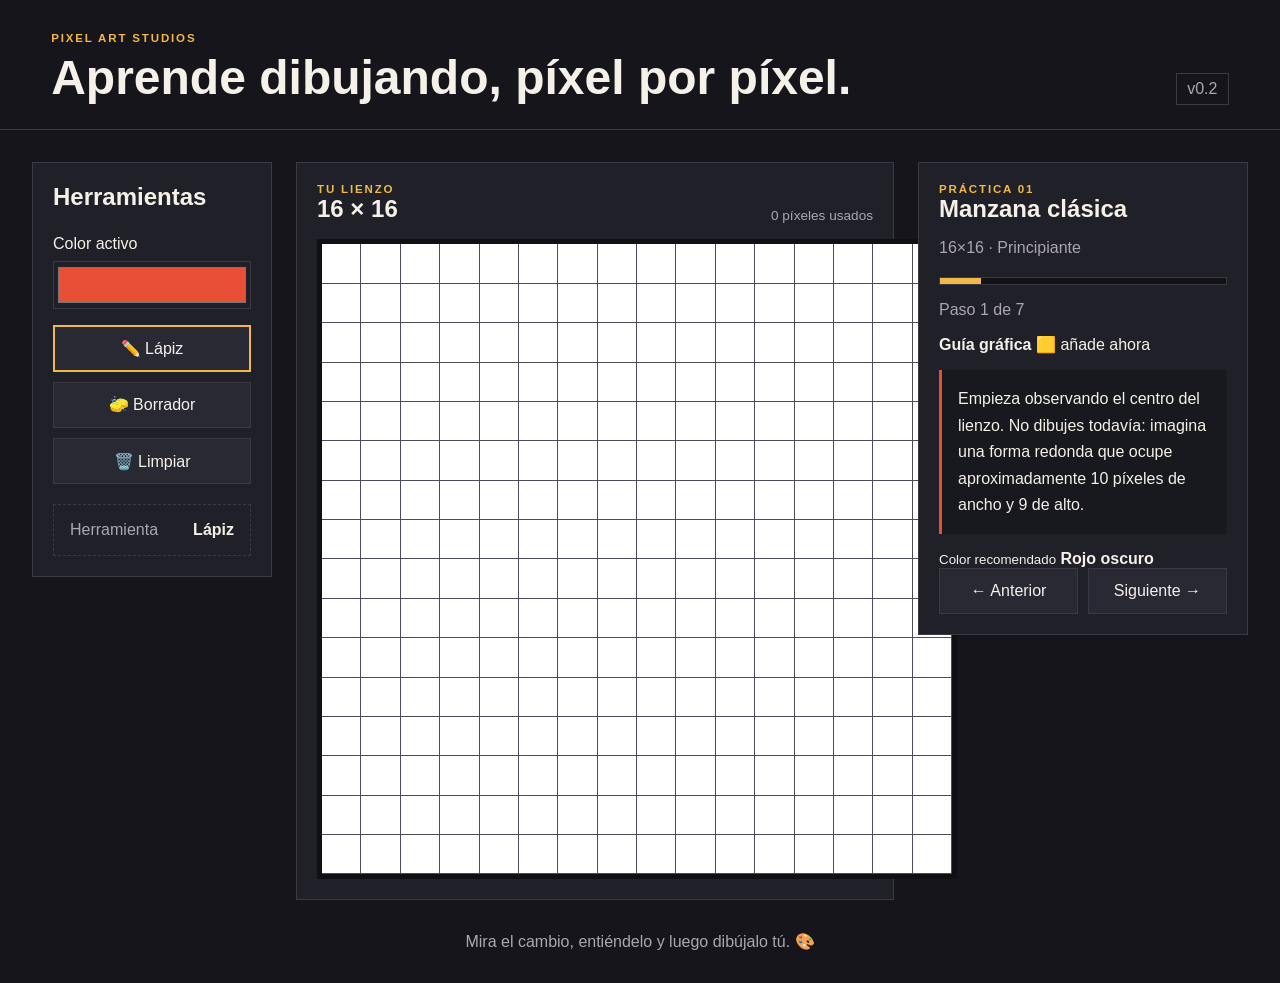
==== index.html @ 763307d2 "feat: add graphical tutorial preview" ====
<!DOCTYPE html>
<html lang="es">
<head>
  <meta charset="UTF-8">
  <meta name="viewport" content="width=device-width, initial-scale=1.0">
  <title>Pixel Art Studios</title>
  <link rel="stylesheet" href="css/styles.css">
</head>
<body>
  <header class="topbar">
    <div>
      <p class="eyebrow">PIXEL ART STUDIOS</p>
      <h1>Aprende dibujando, píxel por píxel.</h1>
    </div>
    <span class="version">v0.2</span>
  </header>

  <main class="studio-layout">
    <section class="panel tools-panel">
      <h2>Herramientas</h2>

      <div class="tool-group">
        <label for="colorPicker">Color activo</label>
        <input id="colorPicker" type="color" value="#e94f37">
      </div>

      <div class="tool-buttons">
        <button id="pencilBtn" class="active" type="button">✏️ Lápiz</button>
        <button id="eraserBtn" type="button">🧽 Borrador</button>
        <button id="clearBtn" type="button">🗑️ Limpiar</button>
      </div>

      <div class="status-card">
        <span>Herramienta</span>
        <strong id="toolStatus">Lápiz</strong>
      </div>
    </section>

    <section class="canvas-panel">
      <div class="canvas-heading">
        <div>
          <p class="eyebrow">TU LIENZO</p>
          <h2>16 × 16</h2>
        </div>
        <span id="paintedPixels">0 píxeles usados</span>
      </div>

      <div id="pixelCanvas" class="pixel-canvas" aria-label="Lienzo de pixel art de 16 por 16"></div>
    </section>

    <aside class="panel tutorial-panel">
      <p class="eyebrow">PRÁCTICA 01</p>
      <h2 id="tutorialTitle">Manzana clásica</h2>
      <p id="tutorialMeta" class="tutorial-meta">16×16 · Principiante</p>

      <div class="progress-wrap">
        <div id="progressBar" class="progress-bar"></div>
      </div>

      <p id="stepCounter" class="step-counter">Paso 1 de 6</p>

      <div class="guide-card">
        <div class="guide-heading">
          <strong>Guía gráfica</strong>
          <span>🟨 añade ahora</span>
        </div>
        <div id="guideCanvas" class="guide-canvas" aria-label="Guía visual del paso actual"></div>
      </div>

      <p id="instruction" class="instruction"></p>

      <div class="color-hint">
        <span id="stepColorSwatch" class="color-swatch"></span>
        <div>
          <small>Color recomendado</small>
          <strong id="stepColorName">Rojo oscuro</strong>
        </div>
      </div>

      <div class="tutorial-actions">
        <button id="prevStep" type="button">← Anterior</button>
        <button id="nextStep" type="button">Siguiente →</button>
      </div>
    </aside>
  </main>

  <footer>
    Mira el cambio, entiéndelo y luego dibújalo tú. 🎨
  </footer>

  <script src="js/tutorials.js"></script>
  <script src="js/canvas.js"></script>
  <script src="js/app.js"></script>
</body>
</html>
---- css/styles.css ----
* {
  box-sizing: border-box;
}

:root {
  --bg: #15151b;
  --panel: #202029;
  --panel-2: #292934;
  --text: #f5f1e8;
  --muted: #aaa7b2;
  --accent: #f2b84b;
  --accent-2: #e94f37;
  --border: #3a3945;
  --pixel-border: #4d4b58;
}

body {
  margin: 0;
  min-height: 100vh;
  background: var(--bg);
  color: var(--text);
  font-family: Arial, Helvetica, sans-serif;
}

button,
input {
  font: inherit;
}

button {
  border: 1px solid var(--border);
  background: var(--panel-2);
  color: var(--text);
  padding: 0.8rem 1rem;
  cursor: pointer;
  transition: transform 0.15s ease, border-color 0.15s ease;
}

button:hover {
  transform: translateY(-1px);
  border-color: var(--accent);
}

button.active {
  border-color: var(--accent);
  box-shadow: inset 0 0 0 1px var(--accent);
}

.topbar {
  display: flex;
  justify-content: space-between;
  gap: 2rem;
  align-items: end;
  padding: 2rem clamp(1rem, 4vw, 4rem) 1.5rem;
  border-bottom: 1px solid var(--border);
}

.topbar h1,
.panel h2,
.canvas-heading h2 {
  margin: 0;
}

.topbar h1 {
  margin-top: 0.4rem;
  font-size: clamp(1.6rem, 4vw, 3rem);
}

.eyebrow {
  margin: 0;
  color: var(--accent);
  letter-spacing: 0.16em;
  font-size: 0.72rem;
  font-weight: 800;
}

.version {
  border: 1px solid var(--border);
  padding: 0.4rem 0.65rem;
  color: var(--muted);
}

.studio-layout {
  width: min(1400px, 100%);
  margin: 0 auto;
  padding: 2rem;
  display: grid;
  grid-template-columns: minmax(190px, 240px) minmax(320px, 1fr) minmax(250px, 330px);
  gap: 1.5rem;
  align-items: start;
}

.panel,
.canvas-panel {
  border: 1px solid var(--border);
  background: var(--panel);
  padding: 1.25rem;
}

.tools-panel,
.tutorial-panel {
  position: sticky;
  top: 1rem;
}

.tool-group {
  margin-top: 1.5rem;
  display: grid;
  gap: 0.5rem;
}

#colorPicker {
  width: 100%;
  height: 48px;
  border: 1px solid var(--border);
  background: transparent;
}

.tool-buttons {
  display: grid;
  gap: 0.6rem;
  margin-top: 1rem;
}

.status-card {
  margin-top: 1.25rem;
  padding: 1rem;
  border: 1px dashed var(--border);
  display: flex;
  justify-content: space-between;
  gap: 1rem;
  color: var(--muted);
}

.status-card strong {
  color: var(--text);
}

.canvas-heading {
  display: flex;
  justify-content: space-between;
  gap: 1rem;
  align-items: end;
  margin-bottom: 1rem;
}

.canvas-heading span {
  color: var(--muted);
  font-size: 0.85rem;
}

.pixel-canvas {
  width: min(70vw, 640px);
  aspect-ratio: 1 / 1;
  display: grid;
  grid-template-columns: repeat(16, 1fr);
  background: #f7f3e9;
  border: 5px solid #0f0f14;
  margin: 0 auto;
  image-rendering: pixelated;
  touch-action: none;
  user-select: none;
}

.pixel {
  background: #ffffff;
  border-right: 1px solid var(--pixel-border);
  border-bottom: 1px solid var(--pixel-border);
}

.tutorial-meta,
.step-counter {
  color: var(--muted);
}

.progress-wrap {
  margin: 1.25rem 0 0.8rem;
  height: 8px;
  background: #111116;
  border: 1px solid var(--border);
}

.progress-bar {
  height: 100%;
  width: 0;
  background: var(--accent);
  transition: width 0.2s ease;
}

.instruction {
  min-height: 150px;
  line-height: 1.65;
  padding: 1rem;
  background: #18181f;
  border-left: 3px solid var(--accent-2);
}

.tutorial-actions {
  display: grid;
  grid-template-columns: 1fr 1fr;
  gap: 0.6rem;
}

footer {
  text-align: center;
  color: var(--muted);
  padding: 0 1rem 2rem;
}

@media (max-width: 980px) {
  .studio-layout {
    grid-template-columns: 1fr;
  }

  .tools-panel,
  .tutorial-panel {
    position: static;
  }

  .pixel-canvas {
    width: min(90vw, 600px);
  }
}
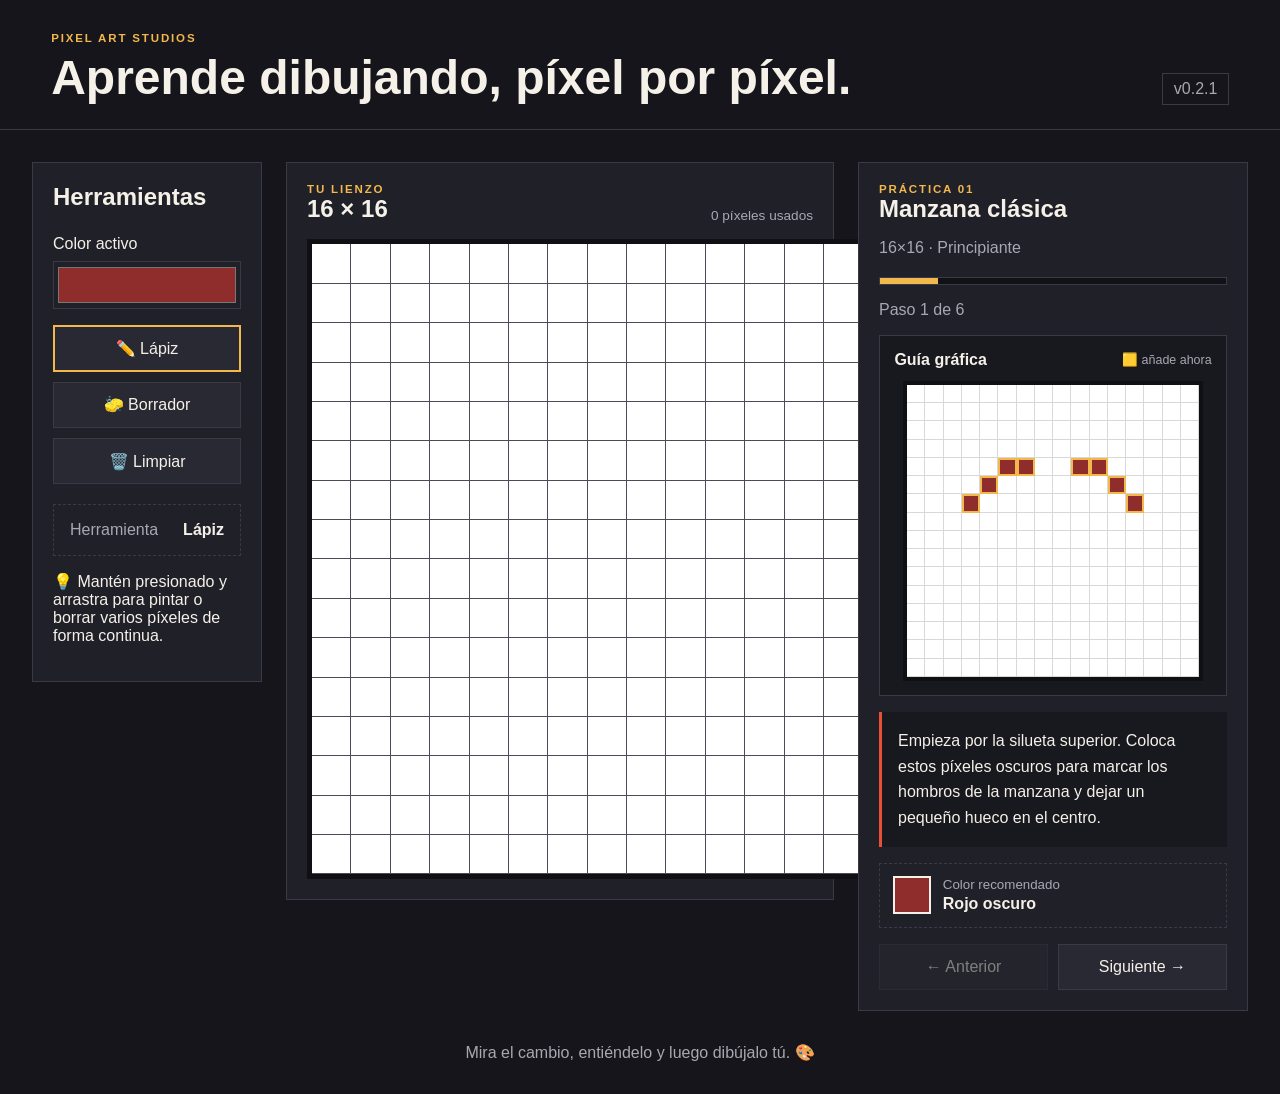
==== commit cab14af5: "Show continuous drawing hint and bump version" ====
--- a/index.html
+++ b/index.html
@@ -12,7 +12,7 @@
       <p class="eyebrow">PIXEL ART STUDIOS</p>
       <h1>Aprende dibujando, píxel por píxel.</h1>
     </div>
-    <span class="version">v0.2</span>
+    <span class="version">v0.2.1</span>
   </header>
 
   <main class="studio-layout">
@@ -34,6 +34,8 @@
         <span>Herramienta</span>
         <strong id="toolStatus">Lápiz</strong>
       </div>
+
+      <p class="tool-tip">💡 Mantén presionado y arrastra para pintar o borrar varios píxeles de forma continua.</p>
     </section>
 
     <section class="canvas-panel">
--- a/css/styles.css
+++ b/css/styles.css
@@ -41,6 +41,12 @@
   border-color: var(--accent);
 }
 
+button:disabled {
+  opacity: 0.45;
+  cursor: not-allowed;
+  transform: none;
+}
+
 button.active {
   border-color: var(--accent);
   box-shadow: inset 0 0 0 1px var(--accent);
@@ -81,11 +87,11 @@
 }
 
 .studio-layout {
-  width: min(1400px, 100%);
+  width: min(1450px, 100%);
   margin: 0 auto;
   padding: 2rem;
   display: grid;
-  grid-template-columns: minmax(190px, 240px) minmax(320px, 1fr) minmax(250px, 330px);
+  grid-template-columns: minmax(190px, 230px) minmax(320px, 1fr) minmax(310px, 390px);
   gap: 1.5rem;
   align-items: start;
 }
@@ -187,14 +193,86 @@
   transition: width 0.2s ease;
 }
 
+.guide-card {
+  margin: 1rem 0;
+  padding: 0.9rem;
+  background: #18181f;
+  border: 1px solid var(--border);
+}
+
+.guide-heading {
+  display: flex;
+  justify-content: space-between;
+  gap: 1rem;
+  align-items: center;
+  margin-bottom: 0.75rem;
+}
+
+.guide-heading span {
+  color: var(--muted);
+  font-size: 0.78rem;
+}
+
+.guide-canvas {
+  width: min(100%, 300px);
+  aspect-ratio: 1 / 1;
+  display: grid;
+  grid-template-columns: repeat(16, 1fr);
+  margin: 0 auto;
+  background: #fff;
+  border: 4px solid #0f0f14;
+  image-rendering: pixelated;
+}
+
+.guide-pixel {
+  border-right: 1px solid #d8d8d8;
+  border-bottom: 1px solid #d8d8d8;
+  position: relative;
+}
+
+.current-step-pixel {
+  outline: 2px solid var(--accent);
+  outline-offset: -2px;
+  z-index: 1;
+  animation: guidePulse 1s steps(2, end) infinite;
+}
+
+@keyframes guidePulse {
+  50% {
+    filter: brightness(1.35);
+  }
+}
+
 .instruction {
-  min-height: 150px;
-  line-height: 1.65;
+  min-height: 115px;
+  line-height: 1.6;
   padding: 1rem;
   background: #18181f;
   border-left: 3px solid var(--accent-2);
 }
 
+.color-hint {
+  display: flex;
+  gap: 0.75rem;
+  align-items: center;
+  padding: 0.8rem;
+  margin-bottom: 1rem;
+  border: 1px dashed var(--border);
+}
+
+.color-hint small {
+  display: block;
+  color: var(--muted);
+  margin-bottom: 0.2rem;
+}
+
+.color-swatch {
+  width: 38px;
+  height: 38px;
+  border: 2px solid #f5f1e8;
+  flex: 0 0 auto;
+}
+
 .tutorial-actions {
   display: grid;
   grid-template-columns: 1fr 1fr;
@@ -207,7 +285,7 @@
   padding: 0 1rem 2rem;
 }
 
-@media (max-width: 980px) {
+@media (max-width: 1050px) {
   .studio-layout {
     grid-template-columns: 1fr;
   }
@@ -220,4 +298,8 @@
   .pixel-canvas {
     width: min(90vw, 600px);
   }
-}
+
+  .guide-canvas {
+    width: min(80vw, 340px);
+  }
+}
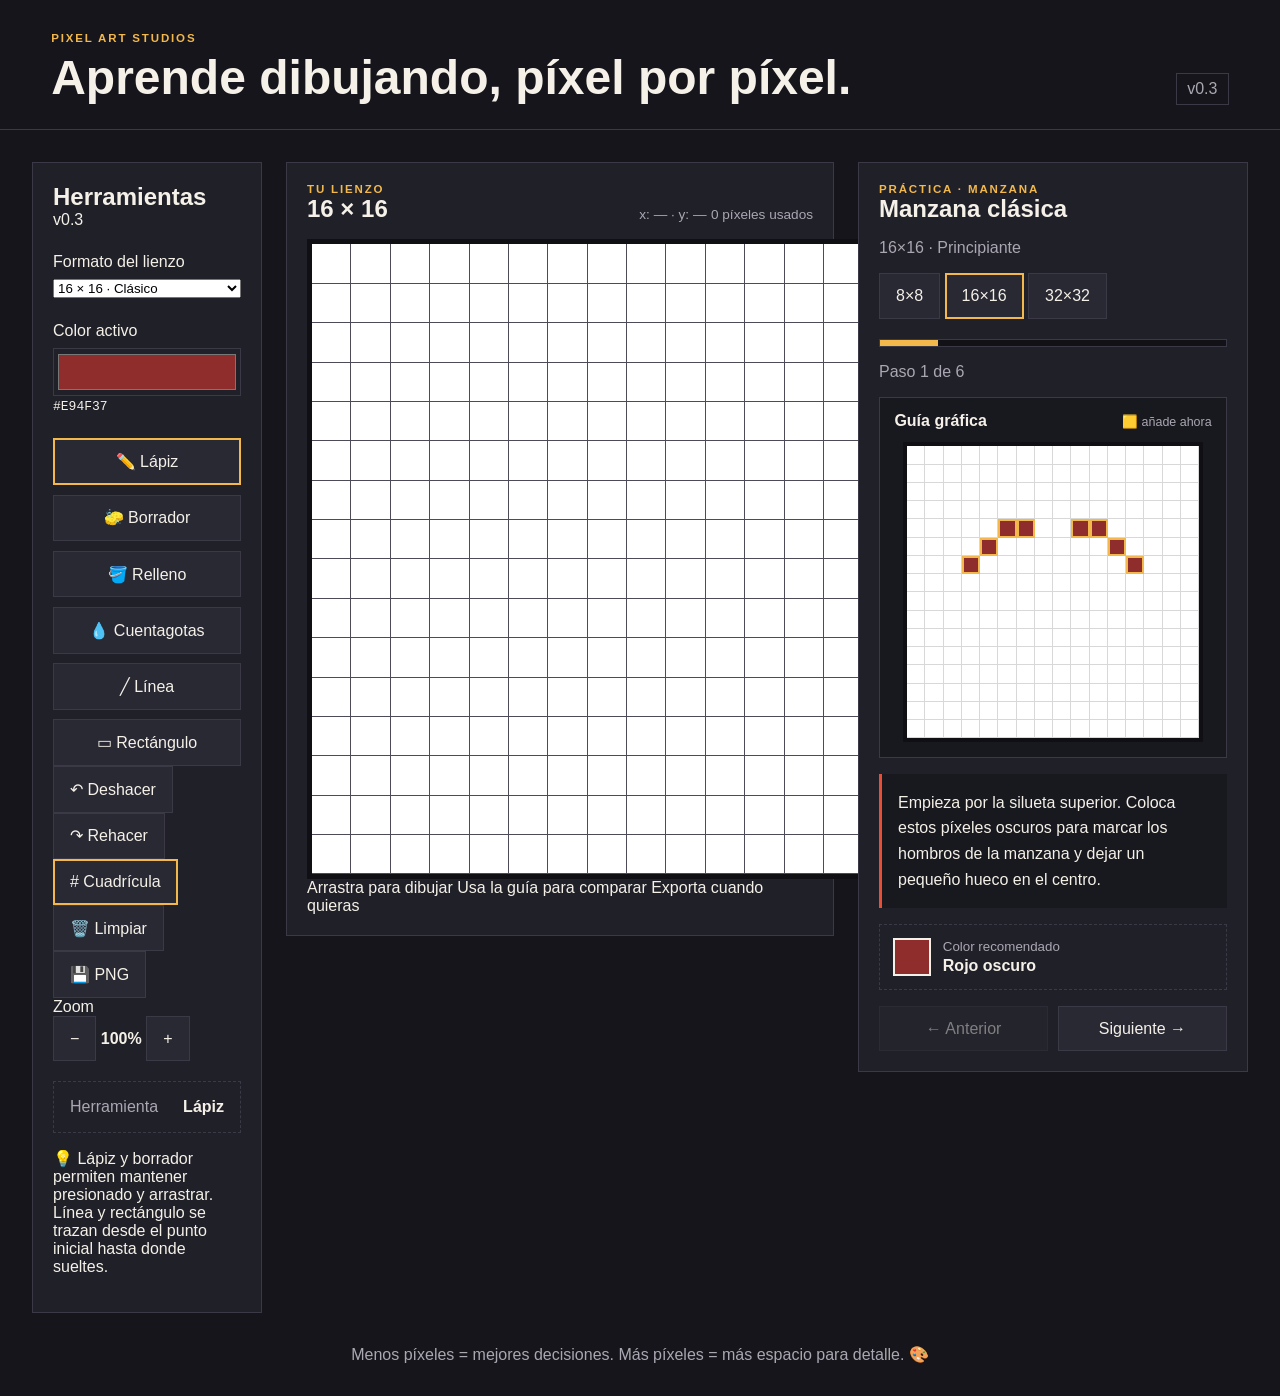
==== commit 53d2f144: "Build v0.3 editor interface and format controls" ====
--- a/index.html
+++ b/index.html
@@ -12,22 +12,61 @@
       <p class="eyebrow">PIXEL ART STUDIOS</p>
       <h1>Aprende dibujando, píxel por píxel.</h1>
     </div>
-    <span class="version">v0.2.1</span>
+    <span class="version">v0.3</span>
   </header>
 
   <main class="studio-layout">
     <section class="panel tools-panel">
-      <h2>Herramientas</h2>
+      <div class="panel-title-row">
+        <h2>Herramientas</h2>
+        <span class="mini-badge">v0.3</span>
+      </div>
+
+      <div class="tool-group">
+        <label for="sizeSelect">Formato del lienzo</label>
+        <select id="sizeSelect">
+          <option value="8">8 × 8 · Mini</option>
+          <option value="16" selected>16 × 16 · Clásico</option>
+          <option value="32">32 × 32 · Detallado</option>
+        </select>
+      </div>
 
       <div class="tool-group">
         <label for="colorPicker">Color activo</label>
-        <input id="colorPicker" type="color" value="#e94f37">
+        <div class="color-picker-row">
+          <input id="colorPicker" type="color" value="#e94f37">
+          <code id="colorHex">#E94F37</code>
+        </div>
+        <div id="quickPalette" class="quick-palette" aria-label="Paleta rápida"></div>
       </div>
 
-      <div class="tool-buttons">
+      <div class="tool-buttons tool-grid">
         <button id="pencilBtn" class="active" type="button">✏️ Lápiz</button>
         <button id="eraserBtn" type="button">🧽 Borrador</button>
+        <button id="fillBtn" type="button">🪣 Relleno</button>
+        <button id="eyedropperBtn" type="button">💧 Cuentagotas</button>
+        <button id="lineBtn" type="button">╱ Línea</button>
+        <button id="rectBtn" type="button">▭ Rectángulo</button>
+      </div>
+
+      <div class="history-actions">
+        <button id="undoBtn" type="button" title="Deshacer">↶ Deshacer</button>
+        <button id="redoBtn" type="button" title="Rehacer">↷ Rehacer</button>
+      </div>
+
+      <div class="utility-actions">
+        <button id="gridBtn" class="active" type="button"># Cuadrícula</button>
         <button id="clearBtn" type="button">🗑️ Limpiar</button>
+        <button id="exportBtn" type="button">💾 PNG</button>
+      </div>
+
+      <div class="zoom-control">
+        <span>Zoom</span>
+        <div>
+          <button id="zoomOutBtn" type="button">−</button>
+          <strong id="zoomLabel">100%</strong>
+          <button id="zoomInBtn" type="button">+</button>
+        </div>
       </div>
 
       <div class="status-card">
@@ -35,31 +74,49 @@
         <strong id="toolStatus">Lápiz</strong>
       </div>
 
-      <p class="tool-tip">💡 Mantén presionado y arrastra para pintar o borrar varios píxeles de forma continua.</p>
+      <p class="tool-tip">💡 Lápiz y borrador permiten mantener presionado y arrastrar. Línea y rectángulo se trazan desde el punto inicial hasta donde sueltes.</p>
     </section>
 
     <section class="canvas-panel">
       <div class="canvas-heading">
         <div>
           <p class="eyebrow">TU LIENZO</p>
-          <h2>16 × 16</h2>
+          <h2 id="canvasSizeLabel">16 × 16</h2>
         </div>
-        <span id="paintedPixels">0 píxeles usados</span>
+        <div class="canvas-stats">
+          <span id="coordinateLabel">x: — · y: —</span>
+          <span id="paintedPixels">0 píxeles usados</span>
+        </div>
       </div>
 
-      <div id="pixelCanvas" class="pixel-canvas" aria-label="Lienzo de pixel art de 16 por 16"></div>
+      <div id="canvasViewport" class="canvas-viewport">
+        <div id="pixelCanvas" class="pixel-canvas" aria-label="Lienzo interactivo de pixel art"></div>
+      </div>
+
+      <div class="canvas-help">
+        <span>Arrastra para dibujar</span>
+        <span>Usa la guía para comparar</span>
+        <span>Exporta cuando quieras</span>
+      </div>
     </section>
 
     <aside class="panel tutorial-panel">
-      <p class="eyebrow">PRÁCTICA 01</p>
+      <p class="eyebrow">PRÁCTICA · MANZANA</p>
       <h2 id="tutorialTitle">Manzana clásica</h2>
       <p id="tutorialMeta" class="tutorial-meta">16×16 · Principiante</p>
+      <p id="formatNote" class="format-note"></p>
+
+      <div class="format-tabs" aria-label="Formatos de práctica">
+        <button class="format-tab" data-size="8" type="button">8×8</button>
+        <button class="format-tab active" data-size="16" type="button">16×16</button>
+        <button class="format-tab" data-size="32" type="button">32×32</button>
+      </div>
 
       <div class="progress-wrap">
         <div id="progressBar" class="progress-bar"></div>
       </div>
 
-      <p id="stepCounter" class="step-counter">Paso 1 de 6</p>
+      <p id="stepCounter" class="step-counter">Paso 1</p>
 
       <div class="guide-card">
         <div class="guide-heading">
@@ -87,7 +144,7 @@
   </main>
 
   <footer>
-    Mira el cambio, entiéndelo y luego dibújalo tú. 🎨
+    Menos píxeles = mejores decisiones. Más píxeles = más espacio para detalle. 🎨
   </footer>
 
   <script src="js/tutorials.js"></script>
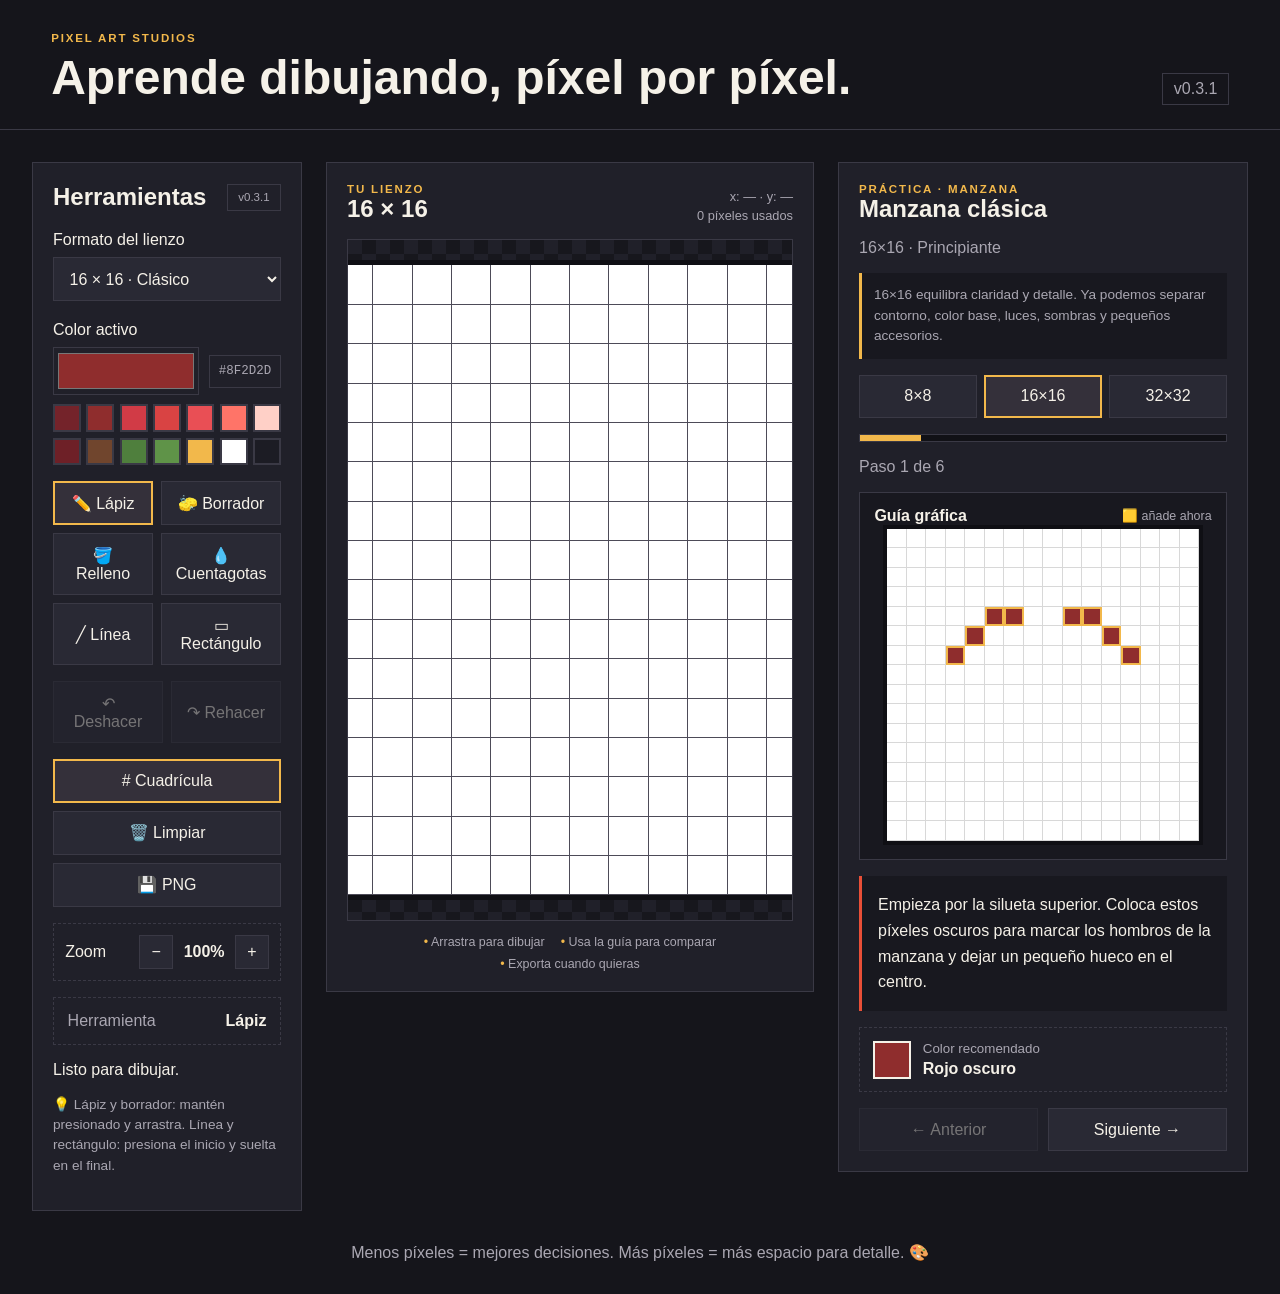
==== commit bdf6829a: "Fix v0.3 tool loading and cache busting" ====
--- a/index.html
+++ b/index.html
@@ -4,7 +4,7 @@
   <meta charset="UTF-8">
   <meta name="viewport" content="width=device-width, initial-scale=1.0">
   <title>Pixel Art Studios</title>
-  <link rel="stylesheet" href="css/styles.css">
+  <link rel="stylesheet" href="css/styles.css?v=0.3.1">
 </head>
 <body>
   <header class="topbar">
@@ -12,14 +12,14 @@
       <p class="eyebrow">PIXEL ART STUDIOS</p>
       <h1>Aprende dibujando, píxel por píxel.</h1>
     </div>
-    <span class="version">v0.3</span>
+    <span class="version">v0.3.1</span>
   </header>
 
   <main class="studio-layout">
     <section class="panel tools-panel">
       <div class="panel-title-row">
         <h2>Herramientas</h2>
-        <span class="mini-badge">v0.3</span>
+        <span class="mini-badge">v0.3.1</span>
       </div>
 
       <div class="tool-group">
@@ -73,8 +73,9 @@
         <span>Herramienta</span>
         <strong id="toolStatus">Lápiz</strong>
       </div>
+      <p id="actionStatus" class="action-status" aria-live="polite">Listo para dibujar.</p>
 
-      <p class="tool-tip">💡 Lápiz y borrador permiten mantener presionado y arrastrar. Línea y rectángulo se trazan desde el punto inicial hasta donde sueltes.</p>
+      <p class="tool-tip">💡 Lápiz y borrador: mantén presionado y arrastra. Línea y rectángulo: presiona el inicio y suelta en el final.</p>
     </section>
 
     <section class="canvas-panel">
@@ -147,8 +148,8 @@
     Menos píxeles = mejores decisiones. Más píxeles = más espacio para detalle. 🎨
   </footer>
 
-  <script src="js/tutorials.js"></script>
-  <script src="js/canvas.js"></script>
-  <script src="js/app.js"></script>
+  <script src="js/tutorials.js?v=0.3.1"></script>
+  <script src="js/canvas.js?v=0.3.1"></script>
+  <script src="js/app.js?v=0.3.1"></script>
 </body>
 </html>
--- a/css/styles.css
+++ b/css/styles.css
@@ -23,26 +23,31 @@
 }
 
 button,
-input {
+input,
+select {
   font: inherit;
 }
 
-button {
+button,
+select {
   border: 1px solid var(--border);
   background: var(--panel-2);
   color: var(--text);
-  padding: 0.8rem 1rem;
+}
+
+button {
+  padding: 0.72rem 0.85rem;
   cursor: pointer;
-  transition: transform 0.15s ease, border-color 0.15s ease;
-}
-
-button:hover {
+  transition: transform 0.15s ease, border-color 0.15s ease, background 0.15s ease;
+}
+
+button:hover:not(:disabled) {
   transform: translateY(-1px);
   border-color: var(--accent);
 }
 
 button:disabled {
-  opacity: 0.45;
+  opacity: 0.4;
   cursor: not-allowed;
   transform: none;
 }
@@ -50,6 +55,12 @@
 button.active {
   border-color: var(--accent);
   box-shadow: inset 0 0 0 1px var(--accent);
+  background: #34303a;
+}
+
+select {
+  width: 100%;
+  padding: 0.72rem;
 }
 
 .topbar {
@@ -80,18 +91,23 @@
   font-weight: 800;
 }
 
-.version {
+.version,
+.mini-badge {
   border: 1px solid var(--border);
   padding: 0.4rem 0.65rem;
   color: var(--muted);
 }
 
+.mini-badge {
+  font-size: 0.72rem;
+}
+
 .studio-layout {
-  width: min(1450px, 100%);
+  width: min(1550px, 100%);
   margin: 0 auto;
   padding: 2rem;
   display: grid;
-  grid-template-columns: minmax(190px, 230px) minmax(320px, 1fr) minmax(310px, 390px);
+  grid-template-columns: minmax(220px, 270px) minmax(360px, 1fr) minmax(320px, 410px);
   gap: 1.5rem;
   align-items: start;
 }
@@ -109,10 +125,28 @@
   top: 1rem;
 }
 
+.panel-title-row,
+.canvas-heading,
+.guide-heading,
+.zoom-control,
+.status-card {
+  display: flex;
+  justify-content: space-between;
+  gap: 1rem;
+  align-items: center;
+}
+
 .tool-group {
-  margin-top: 1.5rem;
-  display: grid;
-  gap: 0.5rem;
+  margin-top: 1.2rem;
+  display: grid;
+  gap: 0.55rem;
+}
+
+.color-picker-row {
+  display: grid;
+  grid-template-columns: 1fr auto;
+  gap: 0.6rem;
+  align-items: center;
 }
 
 #colorPicker {
@@ -122,19 +156,70 @@
   background: transparent;
 }
 
-.tool-buttons {
-  display: grid;
-  gap: 0.6rem;
+#colorHex {
+  padding: 0.55rem;
+  border: 1px solid var(--border);
+  color: var(--muted);
+  font-size: 0.78rem;
+}
+
+.quick-palette {
+  display: grid;
+  grid-template-columns: repeat(7, 1fr);
+  gap: 0.35rem;
+}
+
+.palette-swatch {
+  min-width: 0;
+  aspect-ratio: 1 / 1;
+  padding: 0;
+  border: 2px solid var(--border);
+}
+
+.tool-buttons,
+.history-actions,
+.utility-actions {
   margin-top: 1rem;
 }
 
+.tool-grid {
+  display: grid;
+  grid-template-columns: 1fr 1fr;
+  gap: 0.5rem;
+}
+
+.history-actions {
+  display: grid;
+  grid-template-columns: 1fr 1fr;
+  gap: 0.5rem;
+}
+
+.utility-actions {
+  display: grid;
+  gap: 0.5rem;
+}
+
+.zoom-control {
+  margin-top: 1rem;
+  padding: 0.7rem;
+  border: 1px dashed var(--border);
+}
+
+.zoom-control > div {
+  display: grid;
+  grid-template-columns: auto 62px auto;
+  align-items: center;
+  text-align: center;
+}
+
+.zoom-control button {
+  padding: 0.45rem 0.7rem;
+}
+
 .status-card {
-  margin-top: 1.25rem;
-  padding: 1rem;
+  margin-top: 1rem;
+  padding: 0.85rem;
   border: 1px dashed var(--border);
-  display: flex;
-  justify-content: space-between;
-  gap: 1rem;
   color: var(--muted);
 }
 
@@ -142,30 +227,56 @@
   color: var(--text);
 }
 
+.tool-tip,
+.format-note {
+  line-height: 1.5;
+  color: var(--muted);
+  font-size: 0.85rem;
+}
+
 .canvas-heading {
-  display: flex;
-  justify-content: space-between;
-  gap: 1rem;
   align-items: end;
   margin-bottom: 1rem;
 }
 
-.canvas-heading span {
-  color: var(--muted);
-  font-size: 0.85rem;
+.canvas-stats {
+  display: grid;
+  gap: 0.25rem;
+  text-align: right;
+  color: var(--muted);
+  font-size: 0.8rem;
+}
+
+.canvas-viewport {
+  width: 100%;
+  min-height: 620px;
+  padding: 1.25rem;
+  overflow: auto;
+  display: flex;
+  align-items: center;
+  justify-content: center;
+  background:
+    linear-gradient(45deg, #17171d 25%, transparent 25%),
+    linear-gradient(-45deg, #17171d 25%, transparent 25%),
+    linear-gradient(45deg, transparent 75%, #17171d 75%),
+    linear-gradient(-45deg, transparent 75%, #17171d 75%);
+  background-size: 28px 28px;
+  background-position: 0 0, 0 14px, 14px -14px, -14px 0;
+  border: 1px solid var(--border);
 }
 
 .pixel-canvas {
-  width: min(70vw, 640px);
+  width: 640px;
+  max-width: none;
   aspect-ratio: 1 / 1;
-  display: grid;
-  grid-template-columns: repeat(16, 1fr);
-  background: #f7f3e9;
+  flex: 0 0 auto;
+  display: grid;
+  background: #ffffff;
   border: 5px solid #0f0f14;
-  margin: 0 auto;
   image-rendering: pixelated;
   touch-action: none;
   user-select: none;
+  cursor: crosshair;
 }
 
 .pixel {
@@ -174,13 +285,45 @@
   border-bottom: 1px solid var(--pixel-border);
 }
 
+.pixel-canvas.grid-hidden .pixel {
+  border-color: transparent;
+}
+
+.canvas-help {
+  display: flex;
+  flex-wrap: wrap;
+  justify-content: center;
+  gap: 0.5rem 1rem;
+  margin-top: 0.85rem;
+  color: var(--muted);
+  font-size: 0.78rem;
+}
+
+.canvas-help span::before {
+  content: "• ";
+  color: var(--accent);
+}
+
 .tutorial-meta,
 .step-counter {
   color: var(--muted);
 }
 
+.format-note {
+  padding: 0.75rem;
+  background: #18181f;
+  border-left: 3px solid var(--accent);
+}
+
+.format-tabs {
+  display: grid;
+  grid-template-columns: repeat(3, 1fr);
+  gap: 0.45rem;
+  margin: 1rem 0;
+}
+
 .progress-wrap {
-  margin: 1.25rem 0 0.8rem;
+  margin: 1rem 0 0.8rem;
   height: 8px;
   background: #111116;
   border: 1px solid var(--border);
@@ -200,24 +343,15 @@
   border: 1px solid var(--border);
 }
 
-.guide-heading {
-  display: flex;
-  justify-content: space-between;
-  gap: 1rem;
-  align-items: center;
-  margin-bottom: 0.75rem;
-}
-
 .guide-heading span {
   color: var(--muted);
   font-size: 0.78rem;
 }
 
 .guide-canvas {
-  width: min(100%, 300px);
+  width: min(100%, 320px);
   aspect-ratio: 1 / 1;
   display: grid;
-  grid-template-columns: repeat(16, 1fr);
   margin: 0 auto;
   background: #fff;
   border: 4px solid #0f0f14;
@@ -244,7 +378,7 @@
 }
 
 .instruction {
-  min-height: 115px;
+  min-height: 110px;
   line-height: 1.6;
   padding: 1rem;
   background: #18181f;
@@ -285,9 +419,25 @@
   padding: 0 1rem 2rem;
 }
 
-@media (max-width: 1050px) {
+@media (max-width: 1160px) {
+  .studio-layout {
+    grid-template-columns: minmax(220px, 270px) 1fr;
+  }
+
+  .tutorial-panel {
+    position: static;
+    grid-column: 1 / -1;
+  }
+}
+
+@media (max-width: 780px) {
+  .topbar {
+    align-items: start;
+  }
+
   .studio-layout {
     grid-template-columns: 1fr;
+    padding: 1rem;
   }
 
   .tools-panel,
@@ -295,8 +445,22 @@
     position: static;
   }
 
-  .pixel-canvas {
-    width: min(90vw, 600px);
+  .tutorial-panel {
+    grid-column: auto;
+  }
+
+  .canvas-viewport {
+    min-height: 420px;
+    justify-content: flex-start;
+  }
+
+  .canvas-heading {
+    align-items: start;
+    flex-direction: column;
+  }
+
+  .canvas-stats {
+    text-align: left;
   }
 
   .guide-canvas {
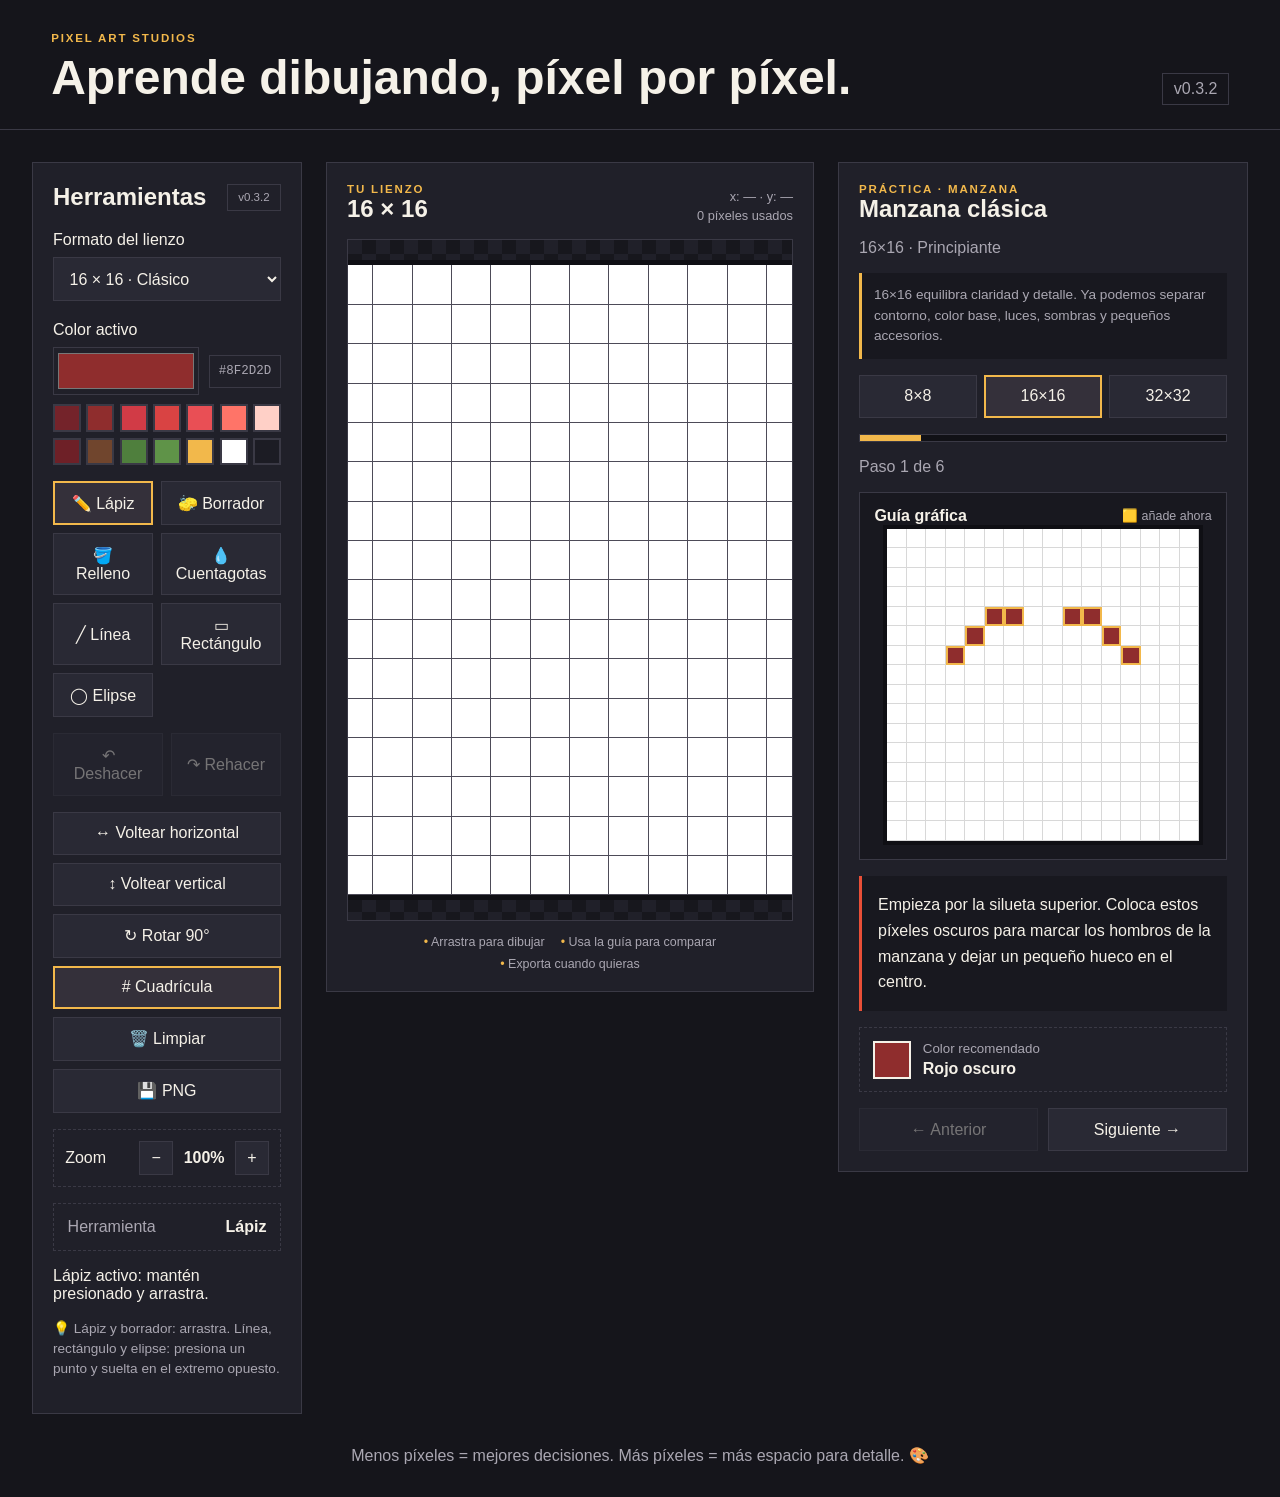
==== commit b8c9e462: "Add v0.3.2 shape and transform controls" ====
--- a/index.html
+++ b/index.html
@@ -4,7 +4,7 @@
   <meta charset="UTF-8">
   <meta name="viewport" content="width=device-width, initial-scale=1.0">
   <title>Pixel Art Studios</title>
-  <link rel="stylesheet" href="css/styles.css?v=0.3.1">
+  <link rel="stylesheet" href="css/styles.css?v=0.3.2">
 </head>
 <body>
   <header class="topbar">
@@ -12,14 +12,14 @@
       <p class="eyebrow">PIXEL ART STUDIOS</p>
       <h1>Aprende dibujando, píxel por píxel.</h1>
     </div>
-    <span class="version">v0.3.1</span>
+    <span class="version">v0.3.2</span>
   </header>
 
   <main class="studio-layout">
     <section class="panel tools-panel">
       <div class="panel-title-row">
         <h2>Herramientas</h2>
-        <span class="mini-badge">v0.3.1</span>
+        <span class="mini-badge">v0.3.2</span>
       </div>
 
       <div class="tool-group">
@@ -47,6 +47,7 @@
         <button id="eyedropperBtn" type="button">💧 Cuentagotas</button>
         <button id="lineBtn" type="button">╱ Línea</button>
         <button id="rectBtn" type="button">▭ Rectángulo</button>
+        <button id="ellipseBtn" type="button">◯ Elipse</button>
       </div>
 
       <div class="history-actions">
@@ -55,6 +56,9 @@
       </div>
 
       <div class="utility-actions">
+        <button id="flipHBtn" type="button">↔ Voltear horizontal</button>
+        <button id="flipVBtn" type="button">↕ Voltear vertical</button>
+        <button id="rotateBtn" type="button">↻ Rotar 90°</button>
         <button id="gridBtn" class="active" type="button"># Cuadrícula</button>
         <button id="clearBtn" type="button">🗑️ Limpiar</button>
         <button id="exportBtn" type="button">💾 PNG</button>
@@ -75,7 +79,7 @@
       </div>
       <p id="actionStatus" class="action-status" aria-live="polite">Listo para dibujar.</p>
 
-      <p class="tool-tip">💡 Lápiz y borrador: mantén presionado y arrastra. Línea y rectángulo: presiona el inicio y suelta en el final.</p>
+      <p class="tool-tip">💡 Lápiz y borrador: arrastra. Línea, rectángulo y elipse: presiona un punto y suelta en el extremo opuesto.</p>
     </section>
 
     <section class="canvas-panel">
@@ -113,17 +117,11 @@
         <button class="format-tab" data-size="32" type="button">32×32</button>
       </div>
 
-      <div class="progress-wrap">
-        <div id="progressBar" class="progress-bar"></div>
-      </div>
-
+      <div class="progress-wrap"><div id="progressBar" class="progress-bar"></div></div>
       <p id="stepCounter" class="step-counter">Paso 1</p>
 
       <div class="guide-card">
-        <div class="guide-heading">
-          <strong>Guía gráfica</strong>
-          <span>🟨 añade ahora</span>
-        </div>
+        <div class="guide-heading"><strong>Guía gráfica</strong><span>🟨 añade ahora</span></div>
         <div id="guideCanvas" class="guide-canvas" aria-label="Guía visual del paso actual"></div>
       </div>
 
@@ -131,10 +129,7 @@
 
       <div class="color-hint">
         <span id="stepColorSwatch" class="color-swatch"></span>
-        <div>
-          <small>Color recomendado</small>
-          <strong id="stepColorName">Rojo oscuro</strong>
-        </div>
+        <div><small>Color recomendado</small><strong id="stepColorName">Rojo oscuro</strong></div>
       </div>
 
       <div class="tutorial-actions">
@@ -144,12 +139,10 @@
     </aside>
   </main>
 
-  <footer>
-    Menos píxeles = mejores decisiones. Más píxeles = más espacio para detalle. 🎨
-  </footer>
+  <footer>Menos píxeles = mejores decisiones. Más píxeles = más espacio para detalle. 🎨</footer>
 
-  <script src="js/tutorials.js?v=0.3.1"></script>
-  <script src="js/canvas.js?v=0.3.1"></script>
-  <script src="js/app.js?v=0.3.1"></script>
+  <script src="js/tutorials.js?v=0.3.2"></script>
+  <script src="js/canvas.js?v=0.3.2"></script>
+  <script src="js/app.js?v=0.3.2"></script>
 </body>
 </html>
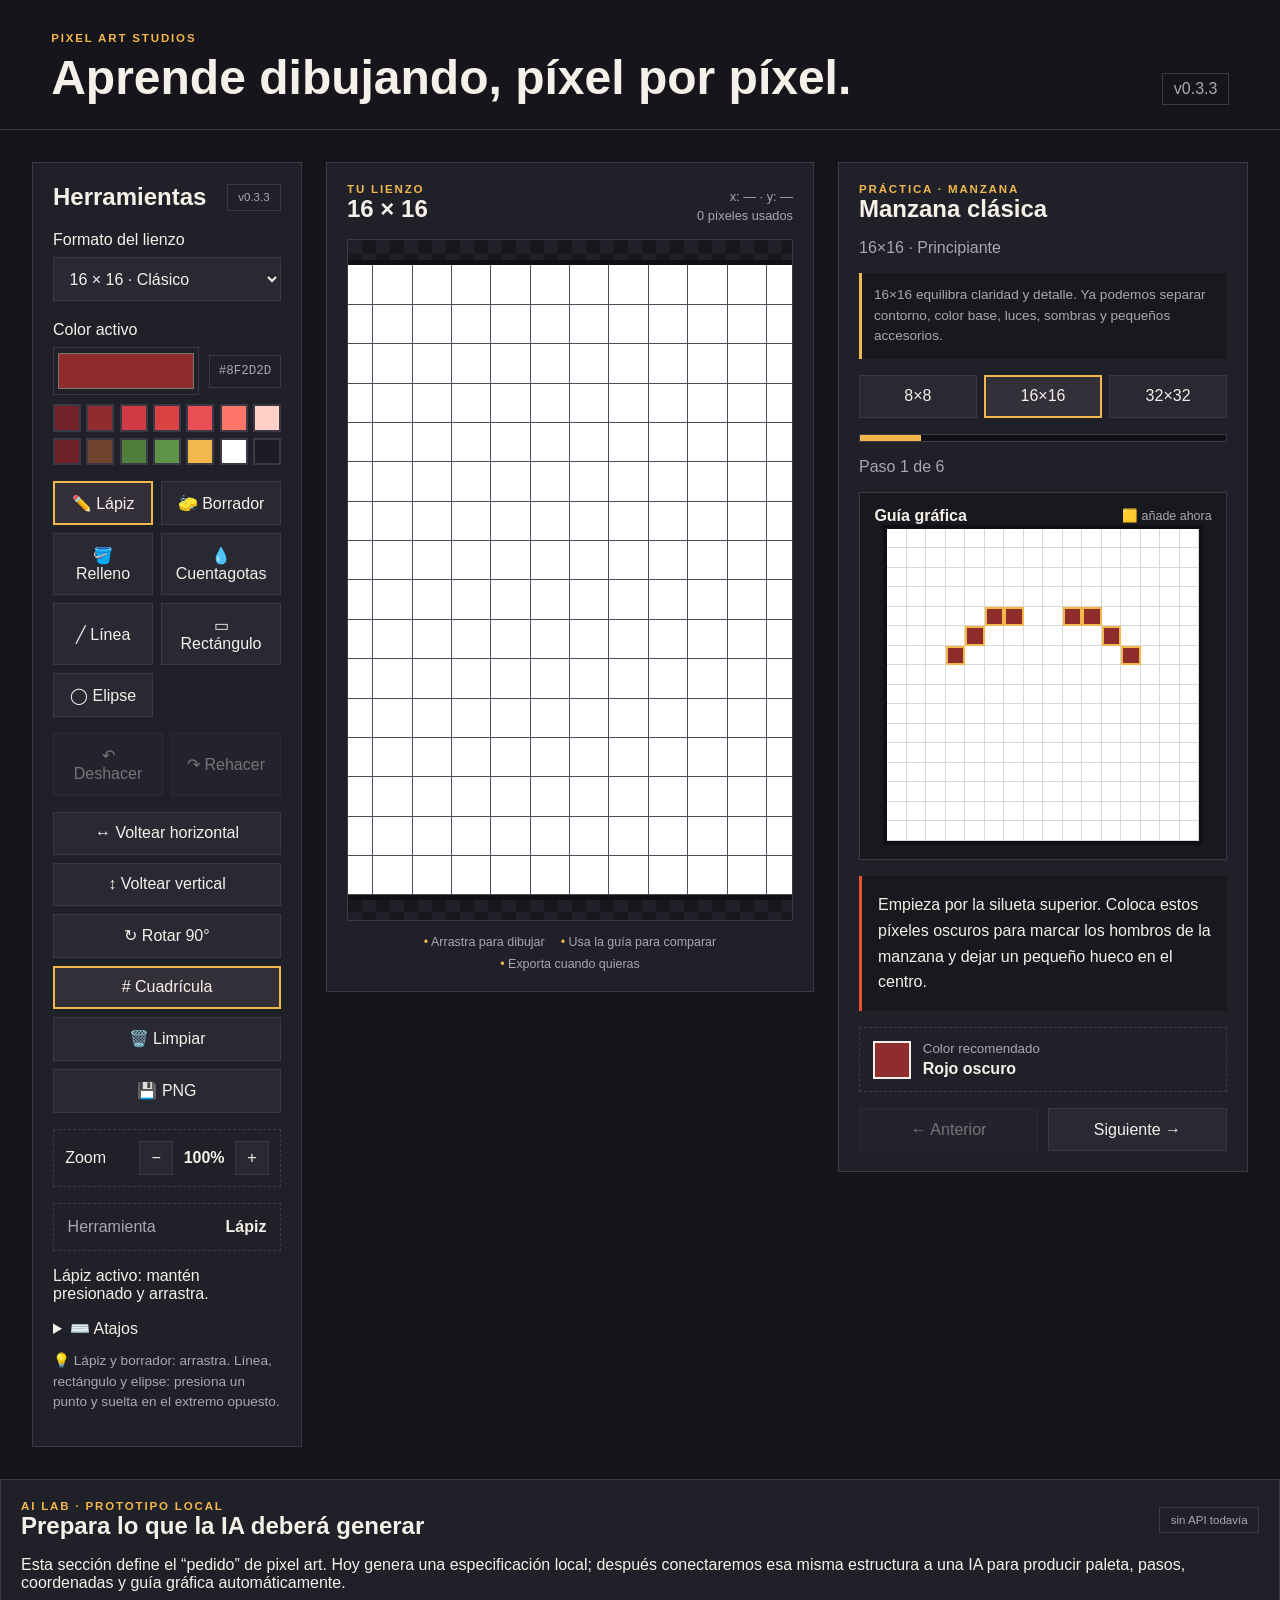
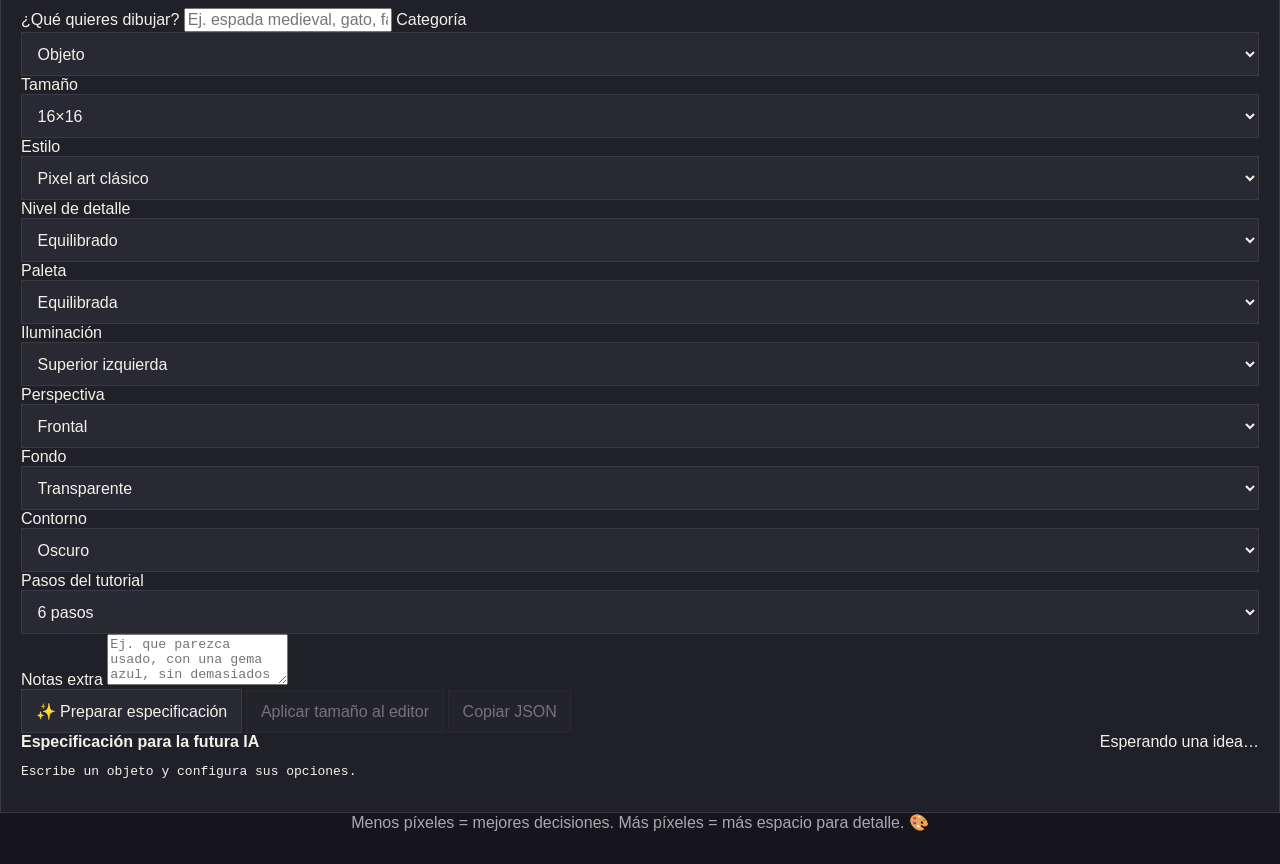
==== commit 275d1e88: "Add AI Lab controls and bump v0.3.3" ====
--- a/index.html
+++ b/index.html
@@ -4,7 +4,7 @@
   <meta charset="UTF-8">
   <meta name="viewport" content="width=device-width, initial-scale=1.0">
   <title>Pixel Art Studios</title>
-  <link rel="stylesheet" href="css/styles.css?v=0.3.2">
+  <link rel="stylesheet" href="css/styles.css?v=0.3.3">
 </head>
 <body>
   <header class="topbar">
@@ -12,14 +12,14 @@
       <p class="eyebrow">PIXEL ART STUDIOS</p>
       <h1>Aprende dibujando, píxel por píxel.</h1>
     </div>
-    <span class="version">v0.3.2</span>
+    <span class="version">v0.3.3</span>
   </header>
 
   <main class="studio-layout">
     <section class="panel tools-panel">
       <div class="panel-title-row">
         <h2>Herramientas</h2>
-        <span class="mini-badge">v0.3.2</span>
+        <span class="mini-badge">v0.3.3</span>
       </div>
 
       <div class="tool-group">
@@ -79,6 +79,12 @@
       </div>
       <p id="actionStatus" class="action-status" aria-live="polite">Listo para dibujar.</p>
 
+      <details class="shortcut-card">
+        <summary>⌨️ Atajos</summary>
+        <p>P lápiz · E borrador · F relleno · I cuentagotas · L línea · R rectángulo · O elipse</p>
+        <p>Ctrl+Z deshacer · Ctrl+Y rehacer</p>
+      </details>
+
       <p class="tool-tip">💡 Lápiz y borrador: arrastra. Línea, rectángulo y elipse: presiona un punto y suelta en el extremo opuesto.</p>
     </section>
 
@@ -139,10 +145,155 @@
     </aside>
   </main>
 
+  <section class="ai-lab-wrap">
+    <div class="panel ai-lab">
+      <div class="panel-title-row">
+        <div>
+          <p class="eyebrow">AI LAB · PROTOTIPO LOCAL</p>
+          <h2>Prepara lo que la IA deberá generar</h2>
+        </div>
+        <span class="mini-badge">sin API todavía</span>
+      </div>
+
+      <p class="ai-intro">Esta sección define el “pedido” de pixel art. Hoy genera una especificación local; después conectaremos esa misma estructura a una IA para producir paleta, pasos, coordenadas y guía gráfica automáticamente.</p>
+
+      <div class="ai-grid">
+        <label>¿Qué quieres dibujar?
+          <input id="aiObject" type="text" placeholder="Ej. espada medieval, gato, farol, árbol RPG">
+        </label>
+
+        <label>Categoría
+          <select id="aiCategory">
+            <option value="item">Objeto</option>
+            <option value="character">Personaje</option>
+            <option value="food">Comida</option>
+            <option value="nature">Naturaleza</option>
+            <option value="building">Edificio</option>
+            <option value="vehicle">Vehículo</option>
+            <option value="creature">Criatura</option>
+            <option value="tile">Tile / escenario</option>
+            <option value="icon">Icono / UI</option>
+          </select>
+        </label>
+
+        <label>Tamaño
+          <select id="aiSize">
+            <option value="8">8×8</option>
+            <option value="16" selected>16×16</option>
+            <option value="32">32×32</option>
+          </select>
+        </label>
+
+        <label>Estilo
+          <select id="aiStyle">
+            <option value="classic">Pixel art clásico</option>
+            <option value="8-bit">8-bit</option>
+            <option value="16-bit">16-bit</option>
+            <option value="rpg">RPG</option>
+            <option value="gameboy">Game Boy</option>
+            <option value="modern">Pixel art moderno</option>
+            <option value="cute">Cute / chibi</option>
+            <option value="dark">Oscuro</option>
+            <option value="isometric">Isométrico</option>
+          </select>
+        </label>
+
+        <label>Nivel de detalle
+          <select id="aiDetail">
+            <option value="minimal">Mínimo</option>
+            <option value="balanced" selected>Equilibrado</option>
+            <option value="detailed">Detallado</option>
+          </select>
+        </label>
+
+        <label>Paleta
+          <select id="aiPalette">
+            <option value="balanced">Equilibrada</option>
+            <option value="warm">Cálida</option>
+            <option value="cold">Fría</option>
+            <option value="natural">Natural</option>
+            <option value="pastel">Pastel</option>
+            <option value="vibrant">Vibrante</option>
+            <option value="metal">Metálica</option>
+            <option value="monochrome">Monocromática</option>
+            <option value="limited">Limitada</option>
+          </select>
+        </label>
+
+        <label>Iluminación
+          <select id="aiLighting">
+            <option value="top-left">Superior izquierda</option>
+            <option value="top-right">Superior derecha</option>
+            <option value="front">Frontal</option>
+            <option value="dramatic">Dramática</option>
+            <option value="flat">Plana / simple</option>
+          </select>
+        </label>
+
+        <label>Perspectiva
+          <select id="aiPerspective">
+            <option value="front">Frontal</option>
+            <option value="side">Lateral</option>
+            <option value="diagonal">Diagonal</option>
+            <option value="three-quarter">3/4</option>
+            <option value="top-down">Desde arriba</option>
+            <option value="isometric">Isométrica</option>
+          </select>
+        </label>
+
+        <label>Fondo
+          <select id="aiBackground">
+            <option value="transparent">Transparente</option>
+            <option value="white">Blanco</option>
+            <option value="solid">Color sólido</option>
+            <option value="scene">Escena simple</option>
+          </select>
+        </label>
+
+        <label>Contorno
+          <select id="aiOutline">
+            <option value="dark">Oscuro</option>
+            <option value="colored">Coloreado</option>
+            <option value="none">Sin contorno</option>
+            <option value="mixed">Mixto</option>
+          </select>
+        </label>
+
+        <label>Pasos del tutorial
+          <select id="aiSteps">
+            <option value="4">4 pasos</option>
+            <option value="6" selected>6 pasos</option>
+            <option value="8">8 pasos</option>
+            <option value="10">10 pasos</option>
+          </select>
+        </label>
+
+        <label class="ai-wide">Notas extra
+          <textarea id="aiNotes" rows="3" placeholder="Ej. que parezca usado, con una gema azul, sin demasiados colores..."></textarea>
+        </label>
+      </div>
+
+      <div class="ai-actions">
+        <button id="aiGenerateBtn" type="button">✨ Preparar especificación</button>
+        <button id="aiApplyBtn" type="button" disabled>Aplicar tamaño al editor</button>
+        <button id="aiCopyBtn" type="button" disabled>Copiar JSON</button>
+      </div>
+
+      <div class="ai-result">
+        <div class="panel-title-row">
+          <strong>Especificación para la futura IA</strong>
+          <span id="aiState">Esperando una idea…</span>
+        </div>
+        <pre id="aiOutput">Escribe un objeto y configura sus opciones.</pre>
+      </div>
+    </div>
+  </section>
+
   <footer>Menos píxeles = mejores decisiones. Más píxeles = más espacio para detalle. 🎨</footer>
 
-  <script src="js/tutorials.js?v=0.3.2"></script>
-  <script src="js/canvas.js?v=0.3.2"></script>
-  <script src="js/app.js?v=0.3.2"></script>
+  <script src="js/tutorials.js?v=0.3.3"></script>
+  <script src="js/canvas.js?v=0.3.3"></script>
+  <script src="js/app.js?v=0.3.3"></script>
+  <script src="js/ai-prep.js?v=0.3.3"></script>
 </body>
 </html>
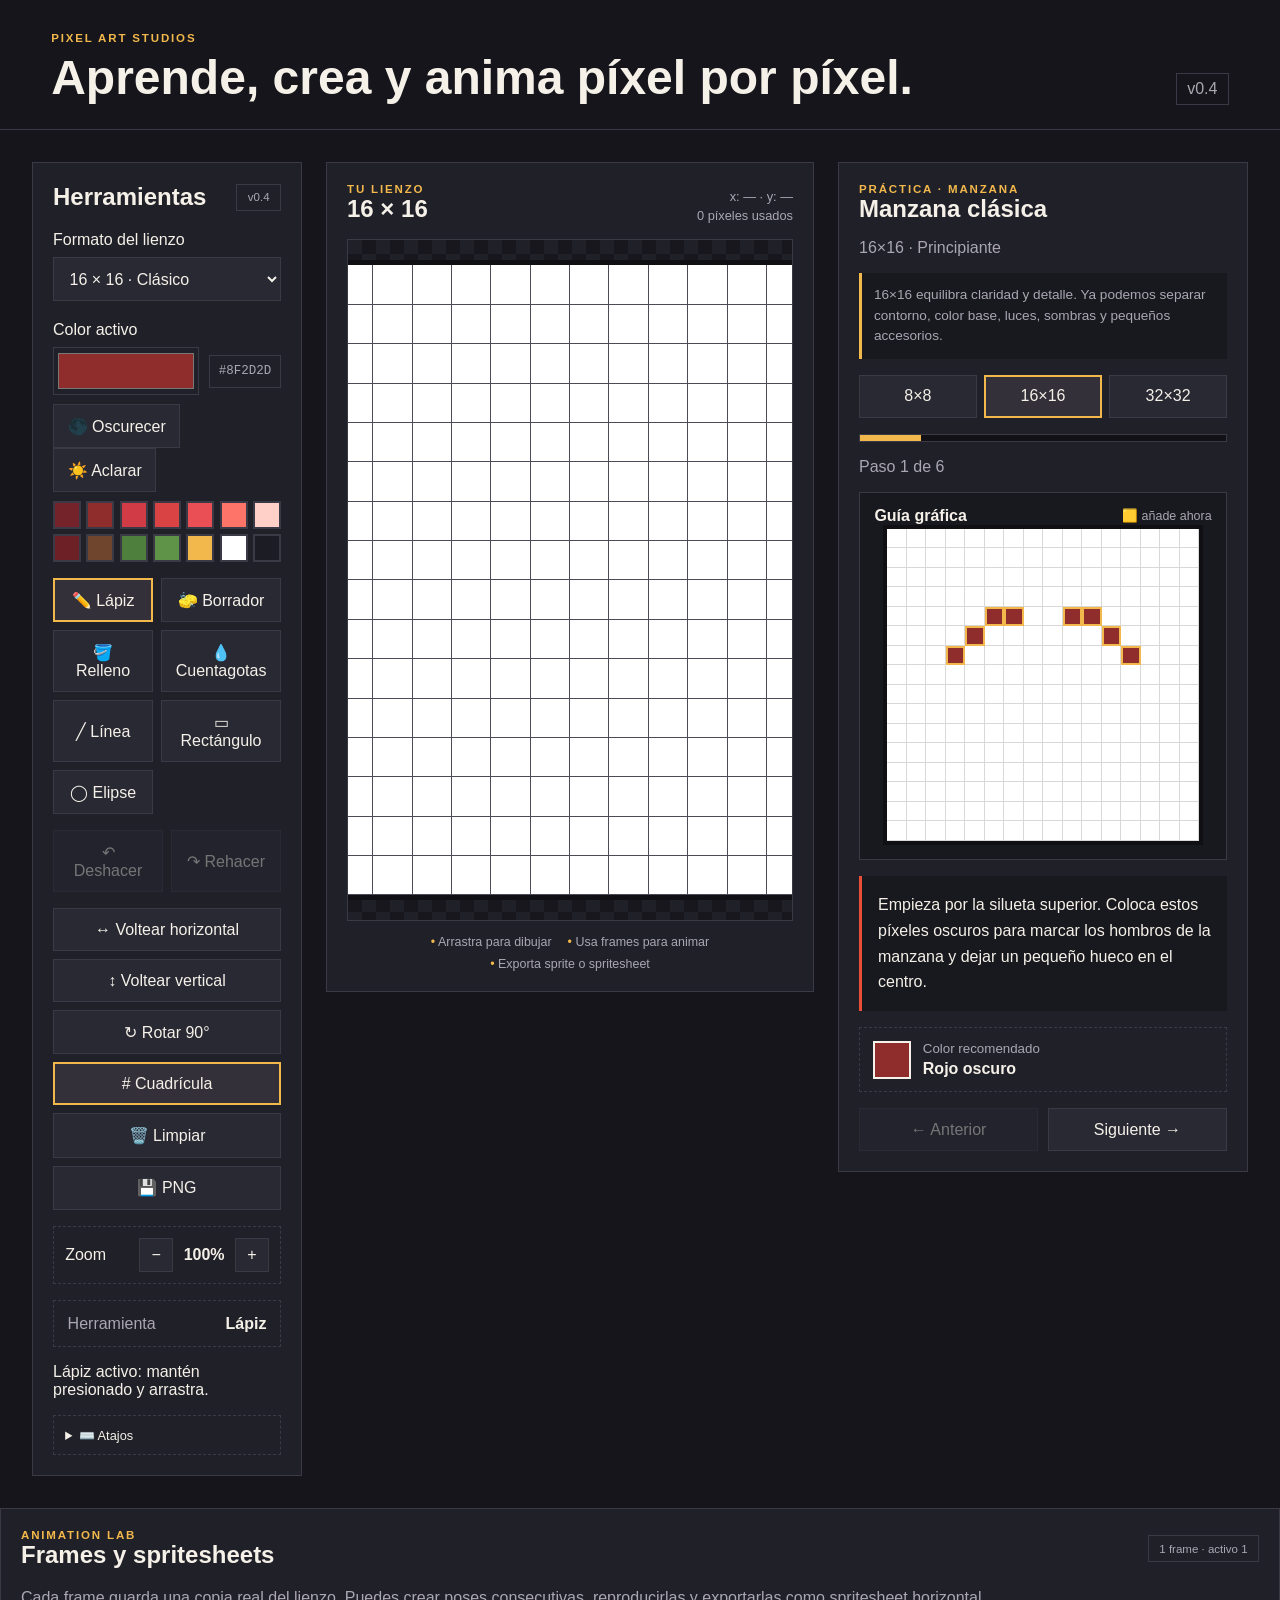
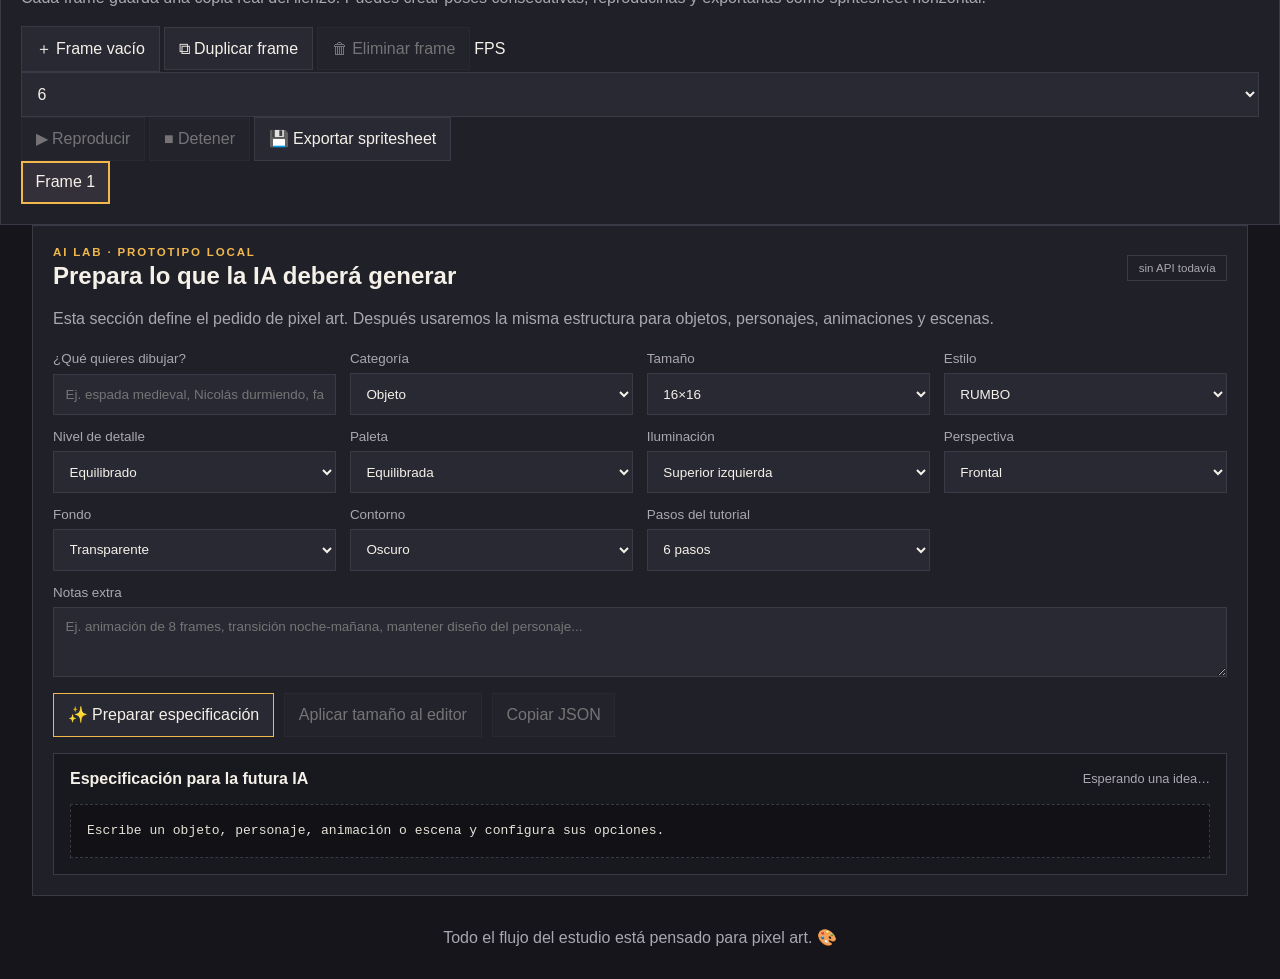
==== commit 01b44c21: "Add expanded canvas sizes and animation workspace" ====
--- a/index.html
+++ b/index.html
@@ -4,30 +4,34 @@
   <meta charset="UTF-8">
   <meta name="viewport" content="width=device-width, initial-scale=1.0">
   <title>Pixel Art Studios</title>
-  <link rel="stylesheet" href="css/styles.css?v=0.3.3">
+  <link rel="stylesheet" href="css/styles.css?v=0.4">
 </head>
 <body>
   <header class="topbar">
     <div>
       <p class="eyebrow">PIXEL ART STUDIOS</p>
-      <h1>Aprende dibujando, píxel por píxel.</h1>
+      <h1>Aprende, crea y anima píxel por píxel.</h1>
     </div>
-    <span class="version">v0.3.3</span>
+    <span class="version">v0.4</span>
   </header>
 
   <main class="studio-layout">
     <section class="panel tools-panel">
       <div class="panel-title-row">
         <h2>Herramientas</h2>
-        <span class="mini-badge">v0.3.3</span>
+        <span class="mini-badge">v0.4</span>
       </div>
 
       <div class="tool-group">
         <label for="sizeSelect">Formato del lienzo</label>
         <select id="sizeSelect">
           <option value="8">8 × 8 · Mini</option>
+          <option value="12">12 × 12</option>
           <option value="16" selected>16 × 16 · Clásico</option>
+          <option value="24">24 × 24</option>
           <option value="32">32 × 32 · Detallado</option>
+          <option value="48">48 × 48</option>
+          <option value="64">64 × 64 · Grande</option>
         </select>
       </div>
 
@@ -36,6 +40,10 @@
         <div class="color-picker-row">
           <input id="colorPicker" type="color" value="#e94f37">
           <code id="colorHex">#E94F37</code>
+        </div>
+        <div class="color-adjust-row">
+          <button id="darkerBtn" type="button">🌑 Oscurecer</button>
+          <button id="lighterBtn" type="button">☀️ Aclarar</button>
         </div>
         <div id="quickPalette" class="quick-palette" aria-label="Paleta rápida"></div>
       </div>
@@ -51,8 +59,8 @@
       </div>
 
       <div class="history-actions">
-        <button id="undoBtn" type="button" title="Deshacer">↶ Deshacer</button>
-        <button id="redoBtn" type="button" title="Rehacer">↷ Rehacer</button>
+        <button id="undoBtn" type="button">↶ Deshacer</button>
+        <button id="redoBtn" type="button">↷ Rehacer</button>
       </div>
 
       <div class="utility-actions">
@@ -84,8 +92,6 @@
         <p>P lápiz · E borrador · F relleno · I cuentagotas · L línea · R rectángulo · O elipse</p>
         <p>Ctrl+Z deshacer · Ctrl+Y rehacer</p>
       </details>
-
-      <p class="tool-tip">💡 Lápiz y borrador: arrastra. Línea, rectángulo y elipse: presiona un punto y suelta en el extremo opuesto.</p>
     </section>
 
     <section class="canvas-panel">
@@ -106,8 +112,8 @@
 
       <div class="canvas-help">
         <span>Arrastra para dibujar</span>
-        <span>Usa la guía para comparar</span>
-        <span>Exporta cuando quieras</span>
+        <span>Usa frames para animar</span>
+        <span>Exporta sprite o spritesheet</span>
       </div>
     </section>
 
@@ -144,6 +150,39 @@
       </div>
     </aside>
   </main>
+
+  <section class="workspace-wrap">
+    <div class="panel animation-lab">
+      <div class="panel-title-row">
+        <div>
+          <p class="eyebrow">ANIMATION LAB</p>
+          <h2>Frames y spritesheets</h2>
+        </div>
+        <span id="frameStatus" class="mini-badge">1 frame · activo 1</span>
+      </div>
+      <p class="ai-intro">Cada frame guarda una copia real del lienzo. Puedes crear poses consecutivas, reproducirlas y exportarlas como spritesheet horizontal.</p>
+
+      <div class="animation-controls">
+        <button id="addFrameBtn" type="button">＋ Frame vacío</button>
+        <button id="duplicateFrameBtn" type="button">⧉ Duplicar frame</button>
+        <button id="deleteFrameBtn" type="button">🗑 Eliminar frame</button>
+        <label>FPS
+          <select id="fpsSelect">
+            <option value="2">2</option>
+            <option value="4">4</option>
+            <option value="6" selected>6</option>
+            <option value="8">8</option>
+            <option value="12">12</option>
+          </select>
+        </label>
+        <button id="playAnimationBtn" type="button">▶ Reproducir</button>
+        <button id="stopAnimationBtn" type="button">■ Detener</button>
+        <button id="exportSheetBtn" type="button">💾 Exportar spritesheet</button>
+      </div>
+
+      <div id="frameTimeline" class="frame-timeline" aria-label="Línea de tiempo de frames"></div>
+    </div>
+  </section>
 
   <section class="ai-lab-wrap">
     <div class="panel ai-lab">
@@ -155,17 +194,19 @@
         <span class="mini-badge">sin API todavía</span>
       </div>
 
-      <p class="ai-intro">Esta sección define el “pedido” de pixel art. Hoy genera una especificación local; después conectaremos esa misma estructura a una IA para producir paleta, pasos, coordenadas y guía gráfica automáticamente.</p>
+      <p class="ai-intro">Esta sección define el pedido de pixel art. Después usaremos la misma estructura para objetos, personajes, animaciones y escenas.</p>
 
       <div class="ai-grid">
         <label>¿Qué quieres dibujar?
-          <input id="aiObject" type="text" placeholder="Ej. espada medieval, gato, farol, árbol RPG">
+          <input id="aiObject" type="text" placeholder="Ej. espada medieval, Nicolás durmiendo, farol, árbol RPG">
         </label>
 
         <label>Categoría
           <select id="aiCategory">
             <option value="item">Objeto</option>
             <option value="character">Personaje</option>
+            <option value="animation">Animación</option>
+            <option value="scene">Escena</option>
             <option value="food">Comida</option>
             <option value="nature">Naturaleza</option>
             <option value="building">Edificio</option>
@@ -179,13 +220,18 @@
         <label>Tamaño
           <select id="aiSize">
             <option value="8">8×8</option>
+            <option value="12">12×12</option>
             <option value="16" selected>16×16</option>
+            <option value="24">24×24</option>
             <option value="32">32×32</option>
+            <option value="48">48×48</option>
+            <option value="64">64×64</option>
           </select>
         </label>
 
         <label>Estilo
           <select id="aiStyle">
+            <option value="rumbo">RUMBO</option>
             <option value="classic">Pixel art clásico</option>
             <option value="8-bit">8-bit</option>
             <option value="16-bit">16-bit</option>
@@ -265,11 +311,12 @@
             <option value="6" selected>6 pasos</option>
             <option value="8">8 pasos</option>
             <option value="10">10 pasos</option>
+            <option value="12">12 pasos</option>
           </select>
         </label>
 
         <label class="ai-wide">Notas extra
-          <textarea id="aiNotes" rows="3" placeholder="Ej. que parezca usado, con una gema azul, sin demasiados colores..."></textarea>
+          <textarea id="aiNotes" rows="3" placeholder="Ej. animación de 8 frames, transición noche-mañana, mantener diseño del personaje..."></textarea>
         </label>
       </div>
 
@@ -284,16 +331,17 @@
           <strong>Especificación para la futura IA</strong>
           <span id="aiState">Esperando una idea…</span>
         </div>
-        <pre id="aiOutput">Escribe un objeto y configura sus opciones.</pre>
+        <pre id="aiOutput">Escribe un objeto, personaje, animación o escena y configura sus opciones.</pre>
       </div>
     </div>
   </section>
 
-  <footer>Menos píxeles = mejores decisiones. Más píxeles = más espacio para detalle. 🎨</footer>
-
-  <script src="js/tutorials.js?v=0.3.3"></script>
-  <script src="js/canvas.js?v=0.3.3"></script>
-  <script src="js/app.js?v=0.3.3"></script>
-  <script src="js/ai-prep.js?v=0.3.3"></script>
+  <footer>Todo el flujo del estudio está pensado para pixel art. 🎨</footer>
+
+  <script src="js/tutorials.js?v=0.4"></script>
+  <script src="js/canvas.js?v=0.4"></script>
+  <script src="js/app.js?v=0.4"></script>
+  <script src="js/animation.js?v=0.4"></script>
+  <script src="js/ai-prep.js?v=0.4"></script>
 </body>
 </html>
--- a/css/styles.css
+++ b/css/styles.css
@@ -24,12 +24,15 @@
 
 button,
 input,
-select {
+select,
+textarea {
   font: inherit;
 }
 
 button,
-select {
+select,
+input[type="text"],
+textarea {
   border: 1px solid var(--border);
   background: var(--panel-2);
   color: var(--text);
@@ -58,7 +61,9 @@
   background: #34303a;
 }
 
-select {
+select,
+input[type="text"],
+textarea {
   width: 100%;
   padding: 0.72rem;
 }
@@ -232,6 +237,24 @@
   line-height: 1.5;
   color: var(--muted);
   font-size: 0.85rem;
+}
+
+.shortcut-card {
+  margin-top: 0.9rem;
+  padding: 0.7rem;
+  border: 1px dashed var(--border);
+  color: var(--muted);
+  font-size: 0.8rem;
+}
+
+.shortcut-card summary {
+  color: var(--text);
+  cursor: pointer;
+}
+
+.shortcut-card p {
+  margin: 0.55rem 0 0;
+  line-height: 1.5;
 }
 
 .canvas-heading {
@@ -413,6 +436,75 @@
   gap: 0.6rem;
 }
 
+.ai-lab-wrap {
+  width: min(1550px, 100%);
+  margin: 0 auto;
+  padding: 0 2rem 2rem;
+}
+
+.ai-lab h2 {
+  margin: 0.3rem 0 0;
+}
+
+.ai-intro {
+  max-width: 1000px;
+  color: var(--muted);
+  line-height: 1.6;
+}
+
+.ai-grid {
+  display: grid;
+  grid-template-columns: repeat(4, minmax(0, 1fr));
+  gap: 0.85rem;
+  margin-top: 1.2rem;
+}
+
+.ai-grid label {
+  display: grid;
+  gap: 0.45rem;
+  color: var(--muted);
+  font-size: 0.84rem;
+}
+
+.ai-wide {
+  grid-column: 1 / -1;
+}
+
+.ai-actions {
+  display: flex;
+  flex-wrap: wrap;
+  gap: 0.65rem;
+  margin-top: 1rem;
+}
+
+.ai-actions #aiGenerateBtn {
+  border-color: var(--accent);
+}
+
+.ai-result {
+  margin-top: 1rem;
+  padding: 1rem;
+  border: 1px solid var(--border);
+  background: #18181f;
+}
+
+.ai-result #aiState {
+  color: var(--muted);
+  font-size: 0.8rem;
+}
+
+#aiOutput {
+  margin: 1rem 0 0;
+  padding: 1rem;
+  max-height: 360px;
+  overflow: auto;
+  white-space: pre-wrap;
+  color: #e6e2d8;
+  background: #111116;
+  border: 1px dashed var(--border);
+  line-height: 1.55;
+}
+
 footer {
   text-align: center;
   color: var(--muted);
@@ -428,6 +520,10 @@
     position: static;
     grid-column: 1 / -1;
   }
+
+  .ai-grid {
+    grid-template-columns: repeat(2, minmax(0, 1fr));
+  }
 }
 
 @media (max-width: 780px) {
@@ -466,4 +562,16 @@
   .guide-canvas {
     width: min(80vw, 340px);
   }
+
+  .ai-lab-wrap {
+    padding: 0 1rem 1rem;
+  }
+
+  .ai-grid {
+    grid-template-columns: 1fr;
+  }
+
+  .ai-wide {
+    grid-column: auto;
+  }
 }
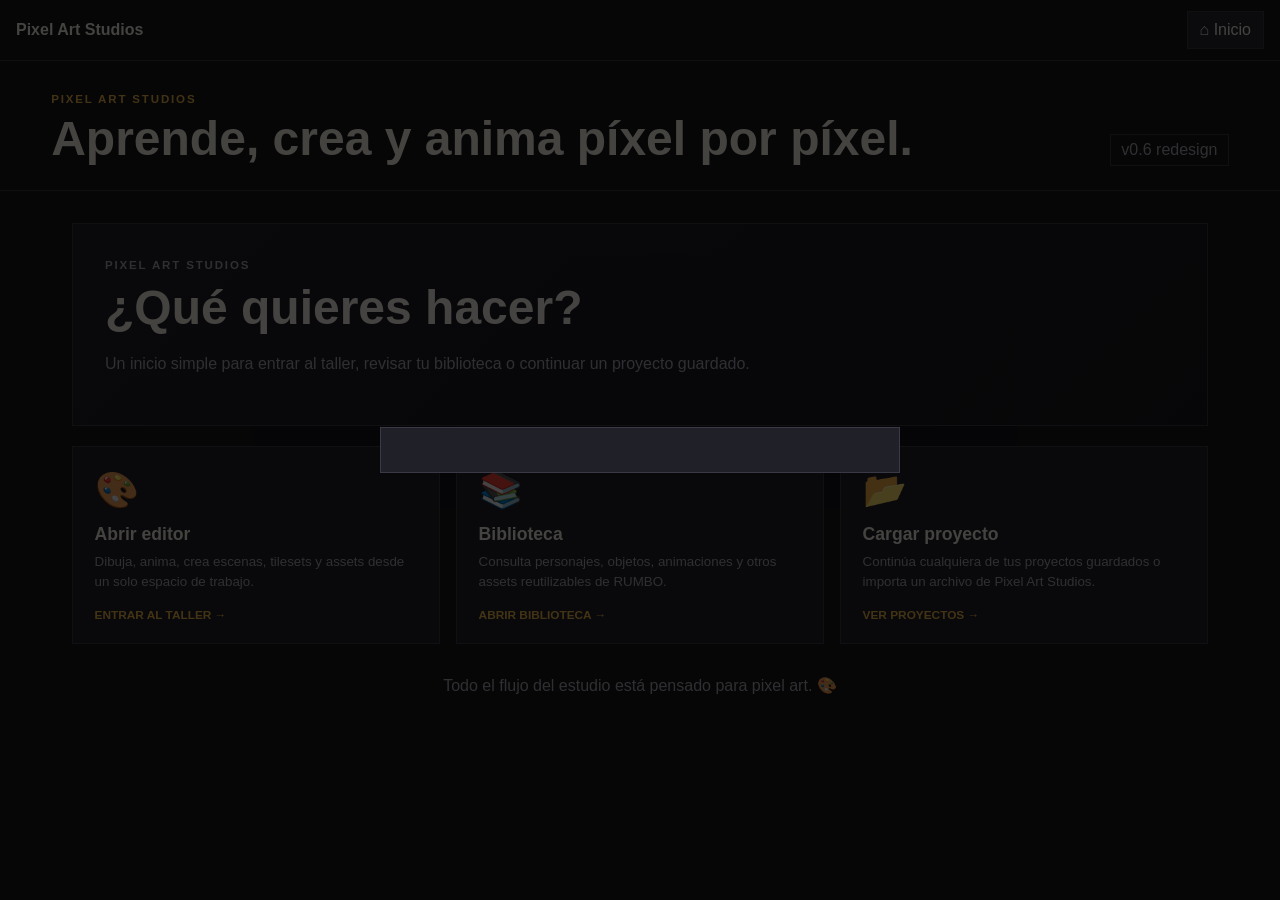
==== commit 008564e7: "Load project and workspace modules explicitly in redesign" ====
--- a/index.html
+++ b/index.html
@@ -4,7 +4,7 @@
   <meta charset="UTF-8">
   <meta name="viewport" content="width=device-width, initial-scale=1.0">
   <title>Pixel Art Studios</title>
-  <link rel="stylesheet" href="css/styles.css?v=0.4">
+  <link rel="stylesheet" href="css/styles.css?v=0.6-redesign">
 </head>
 <body>
   <header class="topbar">
@@ -12,14 +12,14 @@
       <p class="eyebrow">PIXEL ART STUDIOS</p>
       <h1>Aprende, crea y anima píxel por píxel.</h1>
     </div>
-    <span class="version">v0.4</span>
+    <span class="version">v0.6 redesign</span>
   </header>
 
   <main class="studio-layout">
     <section class="panel tools-panel">
       <div class="panel-title-row">
         <h2>Herramientas</h2>
-        <span class="mini-badge">v0.4</span>
+        <span class="mini-badge">editor</span>
       </div>
 
       <div class="tool-group">
@@ -89,8 +89,8 @@
 
       <details class="shortcut-card">
         <summary>⌨️ Atajos</summary>
-        <p>P lápiz · E borrador · F relleno · I cuentagotas · L línea · R rectángulo · O elipse</p>
-        <p>Ctrl+Z deshacer · Ctrl+Y rehacer</p>
+        <p>P lápiz · E borrador · F relleno · I cuentagotas · L línea · R rectángulo · O elipse · H mover dibujo</p>
+        <p>Espacio desplaza la vista · Ctrl+Z deshacer · Ctrl+Y rehacer</p>
       </details>
     </section>
 
@@ -338,10 +338,12 @@
 
   <footer>Todo el flujo del estudio está pensado para pixel art. 🎨</footer>
 
-  <script src="js/tutorials.js?v=0.4"></script>
-  <script src="js/canvas.js?v=0.4"></script>
-  <script src="js/app.js?v=0.4"></script>
-  <script src="js/animation.js?v=0.4"></script>
-  <script src="js/ai-prep.js?v=0.4"></script>
+  <script src="js/tutorials.js?v=0.6-redesign"></script>
+  <script src="js/canvas.js?v=0.6-redesign"></script>
+  <script src="js/app.js?v=0.6-redesign"></script>
+  <script src="js/animation.js?v=0.6-redesign"></script>
+  <script src="js/project.js?v=0.6-redesign"></script>
+  <script src="js/ai-prep.js?v=0.6-redesign"></script>
+  <script src="js/workspace.js?v=0.6-redesign"></script>
 </body>
 </html>
--- a/css/styles.css
+++ b/css/styles.css
@@ -1,6 +1,4 @@
-* {
-  box-sizing: border-box;
-}
+* { box-sizing: border-box; }
 
 :root {
   --bg: #15151b;
@@ -14,564 +12,115 @@
   --pixel-border: #4d4b58;
 }
 
-body {
-  margin: 0;
-  min-height: 100vh;
-  background: var(--bg);
-  color: var(--text);
-  font-family: Arial, Helvetica, sans-serif;
-}
+body { margin: 0; min-height: 100vh; background: var(--bg); color: var(--text); font-family: Arial, Helvetica, sans-serif; }
+button, input, select, textarea { font: inherit; }
+button, select, input[type="text"], textarea { border: 1px solid var(--border); background: var(--panel-2); color: var(--text); }
+button { padding: 0.72rem 0.85rem; cursor: pointer; transition: transform 0.15s ease, border-color 0.15s ease, background 0.15s ease; }
+button:hover:not(:disabled) { transform: translateY(-1px); border-color: var(--accent); }
+button:disabled { opacity: 0.4; cursor: not-allowed; transform: none; }
+button.active { border-color: var(--accent); box-shadow: inset 0 0 0 1px var(--accent); background: #34303a; }
+select, input[type="text"], textarea { width: 100%; padding: 0.72rem; }
+textarea { resize: vertical; }
 
-button,
-input,
-select,
-textarea {
-  font: inherit;
-}
+.topbar { display: flex; justify-content: space-between; gap: 2rem; align-items: end; padding: 2rem clamp(1rem, 4vw, 4rem) 1.5rem; border-bottom: 1px solid var(--border); }
+.topbar h1, .panel h2, .canvas-heading h2 { margin: 0; }
+.topbar h1 { margin-top: 0.4rem; font-size: clamp(1.6rem, 4vw, 3rem); }
+.eyebrow { margin: 0; color: var(--accent); letter-spacing: 0.16em; font-size: 0.72rem; font-weight: 800; }
+.version, .mini-badge { border: 1px solid var(--border); padding: 0.4rem 0.65rem; color: var(--muted); }
+.mini-badge { font-size: 0.72rem; }
 
-button,
-select,
-input[type="text"],
-textarea {
-  border: 1px solid var(--border);
-  background: var(--panel-2);
-  color: var(--text);
-}
+.studio-layout { width: min(1550px, 100%); margin: 0 auto; padding: 2rem; display: grid; grid-template-columns: minmax(220px, 270px) minmax(360px, 1fr) minmax(320px, 410px); gap: 1.5rem; align-items: start; }
+.panel, .canvas-panel { border: 1px solid var(--border); background: var(--panel); padding: 1.25rem; }
+.tools-panel, .tutorial-panel { position: sticky; top: 1rem; }
+.panel-title-row, .canvas-heading, .guide-heading, .zoom-control, .status-card { display: flex; justify-content: space-between; gap: 1rem; align-items: center; }
+.tool-group { margin-top: 1.2rem; display: grid; gap: 0.55rem; }
+.color-picker-row { display: grid; grid-template-columns: 1fr auto; gap: 0.6rem; align-items: center; }
+#colorPicker { width: 100%; height: 48px; border: 1px solid var(--border); background: transparent; }
+#colorHex { padding: 0.55rem; border: 1px solid var(--border); color: var(--muted); font-size: 0.78rem; }
+.color-adjust-row { display: grid; grid-template-columns: 1fr 1fr; gap: 0.45rem; }
+.quick-palette { display: grid; grid-template-columns: repeat(7, 1fr); gap: 0.35rem; }
+.palette-swatch { min-width: 0; aspect-ratio: 1 / 1; padding: 0; border: 2px solid var(--border); }
+.tool-buttons, .history-actions, .utility-actions { margin-top: 1rem; }
+.tool-grid { display: grid; grid-template-columns: 1fr 1fr; gap: 0.5rem; }
+.history-actions { display: grid; grid-template-columns: 1fr 1fr; gap: 0.5rem; }
+.utility-actions { display: grid; gap: 0.5rem; }
+.zoom-control { margin-top: 1rem; padding: 0.7rem; border: 1px dashed var(--border); }
+.zoom-control > div { display: grid; grid-template-columns: auto 62px auto; align-items: center; text-align: center; }
+.zoom-control button { padding: 0.45rem 0.7rem; }
+.status-card { margin-top: 1rem; padding: 0.85rem; border: 1px dashed var(--border); color: var(--muted); }
+.status-card strong { color: var(--text); }
+.action-status { min-height: 1.2rem; color: var(--accent); font-size: 0.8rem; }
+.tool-tip, .format-note, .ai-intro { line-height: 1.5; color: var(--muted); font-size: 0.85rem; }
+.shortcut-card { margin-top: 0.9rem; padding: 0.7rem; border: 1px dashed var(--border); color: var(--muted); font-size: 0.8rem; }
+.shortcut-card summary { color: var(--text); cursor: pointer; }
+.shortcut-card p { margin: 0.55rem 0 0; line-height: 1.5; }
 
-button {
-  padding: 0.72rem 0.85rem;
-  cursor: pointer;
-  transition: transform 0.15s ease, border-color 0.15s ease, background 0.15s ease;
-}
+.canvas-heading { align-items: end; margin-bottom: 1rem; }
+.canvas-stats { display: grid; gap: 0.25rem; text-align: right; color: var(--muted); font-size: 0.8rem; }
+.canvas-viewport { width: 100%; min-height: 620px; padding: 1.25rem; overflow: auto; display: flex; align-items: center; justify-content: center; background: linear-gradient(45deg, #17171d 25%, transparent 25%), linear-gradient(-45deg, #17171d 25%, transparent 25%), linear-gradient(45deg, transparent 75%, #17171d 75%), linear-gradient(-45deg, transparent 75%, #17171d 75%); background-size: 28px 28px; background-position: 0 0, 0 14px, 14px -14px, -14px 0; border: 1px solid var(--border); }
+.pixel-canvas { width: 640px; max-width: none; aspect-ratio: 1 / 1; flex: 0 0 auto; display: grid; background: #ffffff; border: 5px solid #0f0f14; image-rendering: pixelated; touch-action: none; user-select: none; cursor: crosshair; }
+.pixel { background: #ffffff; border-right: 1px solid var(--pixel-border); border-bottom: 1px solid var(--pixel-border); }
+.pixel-canvas.grid-hidden .pixel { border-color: transparent; }
+.canvas-help { display: flex; flex-wrap: wrap; justify-content: center; gap: 0.5rem 1rem; margin-top: 0.85rem; color: var(--muted); font-size: 0.78rem; }
+.canvas-help span::before { content: "• "; color: var(--accent); }
 
-button:hover:not(:disabled) {
-  transform: translateY(-1px);
-  border-color: var(--accent);
-}
+.tutorial-meta, .step-counter { color: var(--muted); }
+.format-note { padding: 0.75rem; background: #18181f; border-left: 3px solid var(--accent); }
+.format-tabs { display: grid; grid-template-columns: repeat(3, 1fr); gap: 0.45rem; margin: 1rem 0; }
+.progress-wrap { margin: 1rem 0 0.8rem; height: 8px; background: #111116; border: 1px solid var(--border); }
+.progress-bar { height: 100%; width: 0; background: var(--accent); transition: width 0.2s ease; }
+.guide-card { margin: 1rem 0; padding: 0.9rem; background: #18181f; border: 1px solid var(--border); }
+.guide-heading span { color: var(--muted); font-size: 0.78rem; }
+.guide-canvas { width: min(100%, 320px); aspect-ratio: 1 / 1; display: grid; margin: 0 auto; background: #fff; border: 4px solid #0f0f14; image-rendering: pixelated; }
+.guide-pixel { border-right: 1px solid #d8d8d8; border-bottom: 1px solid #d8d8d8; position: relative; }
+.current-step-pixel { outline: 2px solid var(--accent); outline-offset: -2px; z-index: 1; animation: guidePulse 1s steps(2, end) infinite; }
+@keyframes guidePulse { 50% { filter: brightness(1.35); } }
+.instruction { min-height: 110px; line-height: 1.6; padding: 1rem; background: #18181f; border-left: 3px solid var(--accent-2); }
+.color-hint { display: flex; gap: 0.75rem; align-items: center; padding: 0.8rem; margin-bottom: 1rem; border: 1px dashed var(--border); }
+.color-hint small { display: block; color: var(--muted); margin-bottom: 0.2rem; }
+.color-swatch { width: 38px; height: 38px; border: 2px solid #f5f1e8; flex: 0 0 auto; }
+.tutorial-actions { display: grid; grid-template-columns: 1fr 1fr; gap: 0.6rem; }
 
-button:disabled {
-  opacity: 0.4;
-  cursor: not-allowed;
-  transform: none;
-}
+.workspace-wrap, .ai-lab-wrap { width: min(1550px, 100%); margin: 0 auto; padding: 0 2rem 2rem; }
+.animation-controls { display: flex; flex-wrap: wrap; gap: 0.55rem; align-items: end; margin: 1rem 0; }
+.animation-controls label { display: grid; gap: 0.25rem; color: var(--muted); font-size: 0.78rem; }
+.animation-controls select { width: 80px; }
+.frame-timeline { display: flex; gap: 0.7rem; overflow-x: auto; padding: 0.8rem 0 0.4rem; }
+.frame-card { flex: 0 0 106px; display: grid; gap: 0.45rem; text-align: center; padding: 0.55rem; }
+.frame-thumb { width: 88px; aspect-ratio: 1; margin: 0 auto; display: grid; border: 2px solid #101015; background: white; image-rendering: pixelated; }
+.frame-thumb span { min-width: 0; min-height: 0; }
+.frame-card > span { font-size: 0.75rem; }
+.frame-card.active { border-color: var(--accent); box-shadow: inset 0 0 0 1px var(--accent); }
 
-button.active {
-  border-color: var(--accent);
-  box-shadow: inset 0 0 0 1px var(--accent);
-  background: #34303a;
-}
+.ai-lab h2 { margin: 0.3rem 0 0; }
+.ai-intro { max-width: 1000px; }
+.ai-grid { display: grid; grid-template-columns: repeat(4, minmax(0, 1fr)); gap: 0.85rem; margin-top: 1.2rem; }
+.ai-grid label { display: grid; gap: 0.45rem; color: var(--muted); font-size: 0.84rem; }
+.ai-wide { grid-column: 1 / -1; }
+.ai-actions { display: flex; flex-wrap: wrap; gap: 0.65rem; margin-top: 1rem; }
+.ai-actions #aiGenerateBtn { border-color: var(--accent); }
+.ai-result { margin-top: 1rem; padding: 1rem; border: 1px solid var(--border); background: #18181f; }
+.ai-result #aiState { color: var(--muted); font-size: 0.8rem; }
+#aiOutput { margin: 1rem 0 0; padding: 1rem; max-height: 360px; overflow: auto; white-space: pre-wrap; color: #e6e2d8; background: #111116; border: 1px dashed var(--border); line-height: 1.55; }
 
-select,
-input[type="text"],
-textarea {
-  width: 100%;
-  padding: 0.72rem;
-}
-
-.topbar {
-  display: flex;
-  justify-content: space-between;
-  gap: 2rem;
-  align-items: end;
-  padding: 2rem clamp(1rem, 4vw, 4rem) 1.5rem;
-  border-bottom: 1px solid var(--border);
-}
-
-.topbar h1,
-.panel h2,
-.canvas-heading h2 {
-  margin: 0;
-}
-
-.topbar h1 {
-  margin-top: 0.4rem;
-  font-size: clamp(1.6rem, 4vw, 3rem);
-}
-
-.eyebrow {
-  margin: 0;
-  color: var(--accent);
-  letter-spacing: 0.16em;
-  font-size: 0.72rem;
-  font-weight: 800;
-}
-
-.version,
-.mini-badge {
-  border: 1px solid var(--border);
-  padding: 0.4rem 0.65rem;
-  color: var(--muted);
-}
-
-.mini-badge {
-  font-size: 0.72rem;
-}
-
-.studio-layout {
-  width: min(1550px, 100%);
-  margin: 0 auto;
-  padding: 2rem;
-  display: grid;
-  grid-template-columns: minmax(220px, 270px) minmax(360px, 1fr) minmax(320px, 410px);
-  gap: 1.5rem;
-  align-items: start;
-}
-
-.panel,
-.canvas-panel {
-  border: 1px solid var(--border);
-  background: var(--panel);
-  padding: 1.25rem;
-}
-
-.tools-panel,
-.tutorial-panel {
-  position: sticky;
-  top: 1rem;
-}
-
-.panel-title-row,
-.canvas-heading,
-.guide-heading,
-.zoom-control,
-.status-card {
-  display: flex;
-  justify-content: space-between;
-  gap: 1rem;
-  align-items: center;
-}
-
-.tool-group {
-  margin-top: 1.2rem;
-  display: grid;
-  gap: 0.55rem;
-}
-
-.color-picker-row {
-  display: grid;
-  grid-template-columns: 1fr auto;
-  gap: 0.6rem;
-  align-items: center;
-}
-
-#colorPicker {
-  width: 100%;
-  height: 48px;
-  border: 1px solid var(--border);
-  background: transparent;
-}
-
-#colorHex {
-  padding: 0.55rem;
-  border: 1px solid var(--border);
-  color: var(--muted);
-  font-size: 0.78rem;
-}
-
-.quick-palette {
-  display: grid;
-  grid-template-columns: repeat(7, 1fr);
-  gap: 0.35rem;
-}
-
-.palette-swatch {
-  min-width: 0;
-  aspect-ratio: 1 / 1;
-  padding: 0;
-  border: 2px solid var(--border);
-}
-
-.tool-buttons,
-.history-actions,
-.utility-actions {
-  margin-top: 1rem;
-}
-
-.tool-grid {
-  display: grid;
-  grid-template-columns: 1fr 1fr;
-  gap: 0.5rem;
-}
-
-.history-actions {
-  display: grid;
-  grid-template-columns: 1fr 1fr;
-  gap: 0.5rem;
-}
-
-.utility-actions {
-  display: grid;
-  gap: 0.5rem;
-}
-
-.zoom-control {
-  margin-top: 1rem;
-  padding: 0.7rem;
-  border: 1px dashed var(--border);
-}
-
-.zoom-control > div {
-  display: grid;
-  grid-template-columns: auto 62px auto;
-  align-items: center;
-  text-align: center;
-}
-
-.zoom-control button {
-  padding: 0.45rem 0.7rem;
-}
-
-.status-card {
-  margin-top: 1rem;
-  padding: 0.85rem;
-  border: 1px dashed var(--border);
-  color: var(--muted);
-}
-
-.status-card strong {
-  color: var(--text);
-}
-
-.tool-tip,
-.format-note {
-  line-height: 1.5;
-  color: var(--muted);
-  font-size: 0.85rem;
-}
-
-.shortcut-card {
-  margin-top: 0.9rem;
-  padding: 0.7rem;
-  border: 1px dashed var(--border);
-  color: var(--muted);
-  font-size: 0.8rem;
-}
-
-.shortcut-card summary {
-  color: var(--text);
-  cursor: pointer;
-}
-
-.shortcut-card p {
-  margin: 0.55rem 0 0;
-  line-height: 1.5;
-}
-
-.canvas-heading {
-  align-items: end;
-  margin-bottom: 1rem;
-}
-
-.canvas-stats {
-  display: grid;
-  gap: 0.25rem;
-  text-align: right;
-  color: var(--muted);
-  font-size: 0.8rem;
-}
-
-.canvas-viewport {
-  width: 100%;
-  min-height: 620px;
-  padding: 1.25rem;
-  overflow: auto;
-  display: flex;
-  align-items: center;
-  justify-content: center;
-  background:
-    linear-gradient(45deg, #17171d 25%, transparent 25%),
-    linear-gradient(-45deg, #17171d 25%, transparent 25%),
-    linear-gradient(45deg, transparent 75%, #17171d 75%),
-    linear-gradient(-45deg, transparent 75%, #17171d 75%);
-  background-size: 28px 28px;
-  background-position: 0 0, 0 14px, 14px -14px, -14px 0;
-  border: 1px solid var(--border);
-}
-
-.pixel-canvas {
-  width: 640px;
-  max-width: none;
-  aspect-ratio: 1 / 1;
-  flex: 0 0 auto;
-  display: grid;
-  background: #ffffff;
-  border: 5px solid #0f0f14;
-  image-rendering: pixelated;
-  touch-action: none;
-  user-select: none;
-  cursor: crosshair;
-}
-
-.pixel {
-  background: #ffffff;
-  border-right: 1px solid var(--pixel-border);
-  border-bottom: 1px solid var(--pixel-border);
-}
-
-.pixel-canvas.grid-hidden .pixel {
-  border-color: transparent;
-}
-
-.canvas-help {
-  display: flex;
-  flex-wrap: wrap;
-  justify-content: center;
-  gap: 0.5rem 1rem;
-  margin-top: 0.85rem;
-  color: var(--muted);
-  font-size: 0.78rem;
-}
-
-.canvas-help span::before {
-  content: "• ";
-  color: var(--accent);
-}
-
-.tutorial-meta,
-.step-counter {
-  color: var(--muted);
-}
-
-.format-note {
-  padding: 0.75rem;
-  background: #18181f;
-  border-left: 3px solid var(--accent);
-}
-
-.format-tabs {
-  display: grid;
-  grid-template-columns: repeat(3, 1fr);
-  gap: 0.45rem;
-  margin: 1rem 0;
-}
-
-.progress-wrap {
-  margin: 1rem 0 0.8rem;
-  height: 8px;
-  background: #111116;
-  border: 1px solid var(--border);
-}
-
-.progress-bar {
-  height: 100%;
-  width: 0;
-  background: var(--accent);
-  transition: width 0.2s ease;
-}
-
-.guide-card {
-  margin: 1rem 0;
-  padding: 0.9rem;
-  background: #18181f;
-  border: 1px solid var(--border);
-}
-
-.guide-heading span {
-  color: var(--muted);
-  font-size: 0.78rem;
-}
-
-.guide-canvas {
-  width: min(100%, 320px);
-  aspect-ratio: 1 / 1;
-  display: grid;
-  margin: 0 auto;
-  background: #fff;
-  border: 4px solid #0f0f14;
-  image-rendering: pixelated;
-}
-
-.guide-pixel {
-  border-right: 1px solid #d8d8d8;
-  border-bottom: 1px solid #d8d8d8;
-  position: relative;
-}
-
-.current-step-pixel {
-  outline: 2px solid var(--accent);
-  outline-offset: -2px;
-  z-index: 1;
-  animation: guidePulse 1s steps(2, end) infinite;
-}
-
-@keyframes guidePulse {
-  50% {
-    filter: brightness(1.35);
-  }
-}
-
-.instruction {
-  min-height: 110px;
-  line-height: 1.6;
-  padding: 1rem;
-  background: #18181f;
-  border-left: 3px solid var(--accent-2);
-}
-
-.color-hint {
-  display: flex;
-  gap: 0.75rem;
-  align-items: center;
-  padding: 0.8rem;
-  margin-bottom: 1rem;
-  border: 1px dashed var(--border);
-}
-
-.color-hint small {
-  display: block;
-  color: var(--muted);
-  margin-bottom: 0.2rem;
-}
-
-.color-swatch {
-  width: 38px;
-  height: 38px;
-  border: 2px solid #f5f1e8;
-  flex: 0 0 auto;
-}
-
-.tutorial-actions {
-  display: grid;
-  grid-template-columns: 1fr 1fr;
-  gap: 0.6rem;
-}
-
-.ai-lab-wrap {
-  width: min(1550px, 100%);
-  margin: 0 auto;
-  padding: 0 2rem 2rem;
-}
-
-.ai-lab h2 {
-  margin: 0.3rem 0 0;
-}
-
-.ai-intro {
-  max-width: 1000px;
-  color: var(--muted);
-  line-height: 1.6;
-}
-
-.ai-grid {
-  display: grid;
-  grid-template-columns: repeat(4, minmax(0, 1fr));
-  gap: 0.85rem;
-  margin-top: 1.2rem;
-}
-
-.ai-grid label {
-  display: grid;
-  gap: 0.45rem;
-  color: var(--muted);
-  font-size: 0.84rem;
-}
-
-.ai-wide {
-  grid-column: 1 / -1;
-}
-
-.ai-actions {
-  display: flex;
-  flex-wrap: wrap;
-  gap: 0.65rem;
-  margin-top: 1rem;
-}
-
-.ai-actions #aiGenerateBtn {
-  border-color: var(--accent);
-}
-
-.ai-result {
-  margin-top: 1rem;
-  padding: 1rem;
-  border: 1px solid var(--border);
-  background: #18181f;
-}
-
-.ai-result #aiState {
-  color: var(--muted);
-  font-size: 0.8rem;
-}
-
-#aiOutput {
-  margin: 1rem 0 0;
-  padding: 1rem;
-  max-height: 360px;
-  overflow: auto;
-  white-space: pre-wrap;
-  color: #e6e2d8;
-  background: #111116;
-  border: 1px dashed var(--border);
-  line-height: 1.55;
-}
-
-footer {
-  text-align: center;
-  color: var(--muted);
-  padding: 0 1rem 2rem;
-}
+footer { text-align: center; color: var(--muted); padding: 0 1rem 2rem; }
 
 @media (max-width: 1160px) {
-  .studio-layout {
-    grid-template-columns: minmax(220px, 270px) 1fr;
-  }
-
-  .tutorial-panel {
-    position: static;
-    grid-column: 1 / -1;
-  }
-
-  .ai-grid {
-    grid-template-columns: repeat(2, minmax(0, 1fr));
-  }
+  .studio-layout { grid-template-columns: minmax(220px, 270px) 1fr; }
+  .tutorial-panel { position: static; grid-column: 1 / -1; }
+  .ai-grid { grid-template-columns: repeat(2, minmax(0, 1fr)); }
 }
 
 @media (max-width: 780px) {
-  .topbar {
-    align-items: start;
-  }
-
-  .studio-layout {
-    grid-template-columns: 1fr;
-    padding: 1rem;
-  }
-
-  .tools-panel,
-  .tutorial-panel {
-    position: static;
-  }
-
-  .tutorial-panel {
-    grid-column: auto;
-  }
-
-  .canvas-viewport {
-    min-height: 420px;
-    justify-content: flex-start;
-  }
-
-  .canvas-heading {
-    align-items: start;
-    flex-direction: column;
-  }
-
-  .canvas-stats {
-    text-align: left;
-  }
-
-  .guide-canvas {
-    width: min(80vw, 340px);
-  }
-
-  .ai-lab-wrap {
-    padding: 0 1rem 1rem;
-  }
-
-  .ai-grid {
-    grid-template-columns: 1fr;
-  }
-
-  .ai-wide {
-    grid-column: auto;
-  }
+  .topbar { align-items: start; }
+  .studio-layout { grid-template-columns: 1fr; padding: 1rem; }
+  .tools-panel, .tutorial-panel { position: static; }
+  .tutorial-panel { grid-column: auto; }
+  .canvas-viewport { min-height: 420px; justify-content: flex-start; }
+  .canvas-heading { align-items: start; flex-direction: column; }
+  .canvas-stats { text-align: left; }
+  .guide-canvas { width: min(80vw, 340px); }
+  .workspace-wrap, .ai-lab-wrap { padding: 0 1rem 1rem; }
+  .ai-grid { grid-template-columns: 1fr; }
+  .ai-wide { grid-column: auto; }
 }
